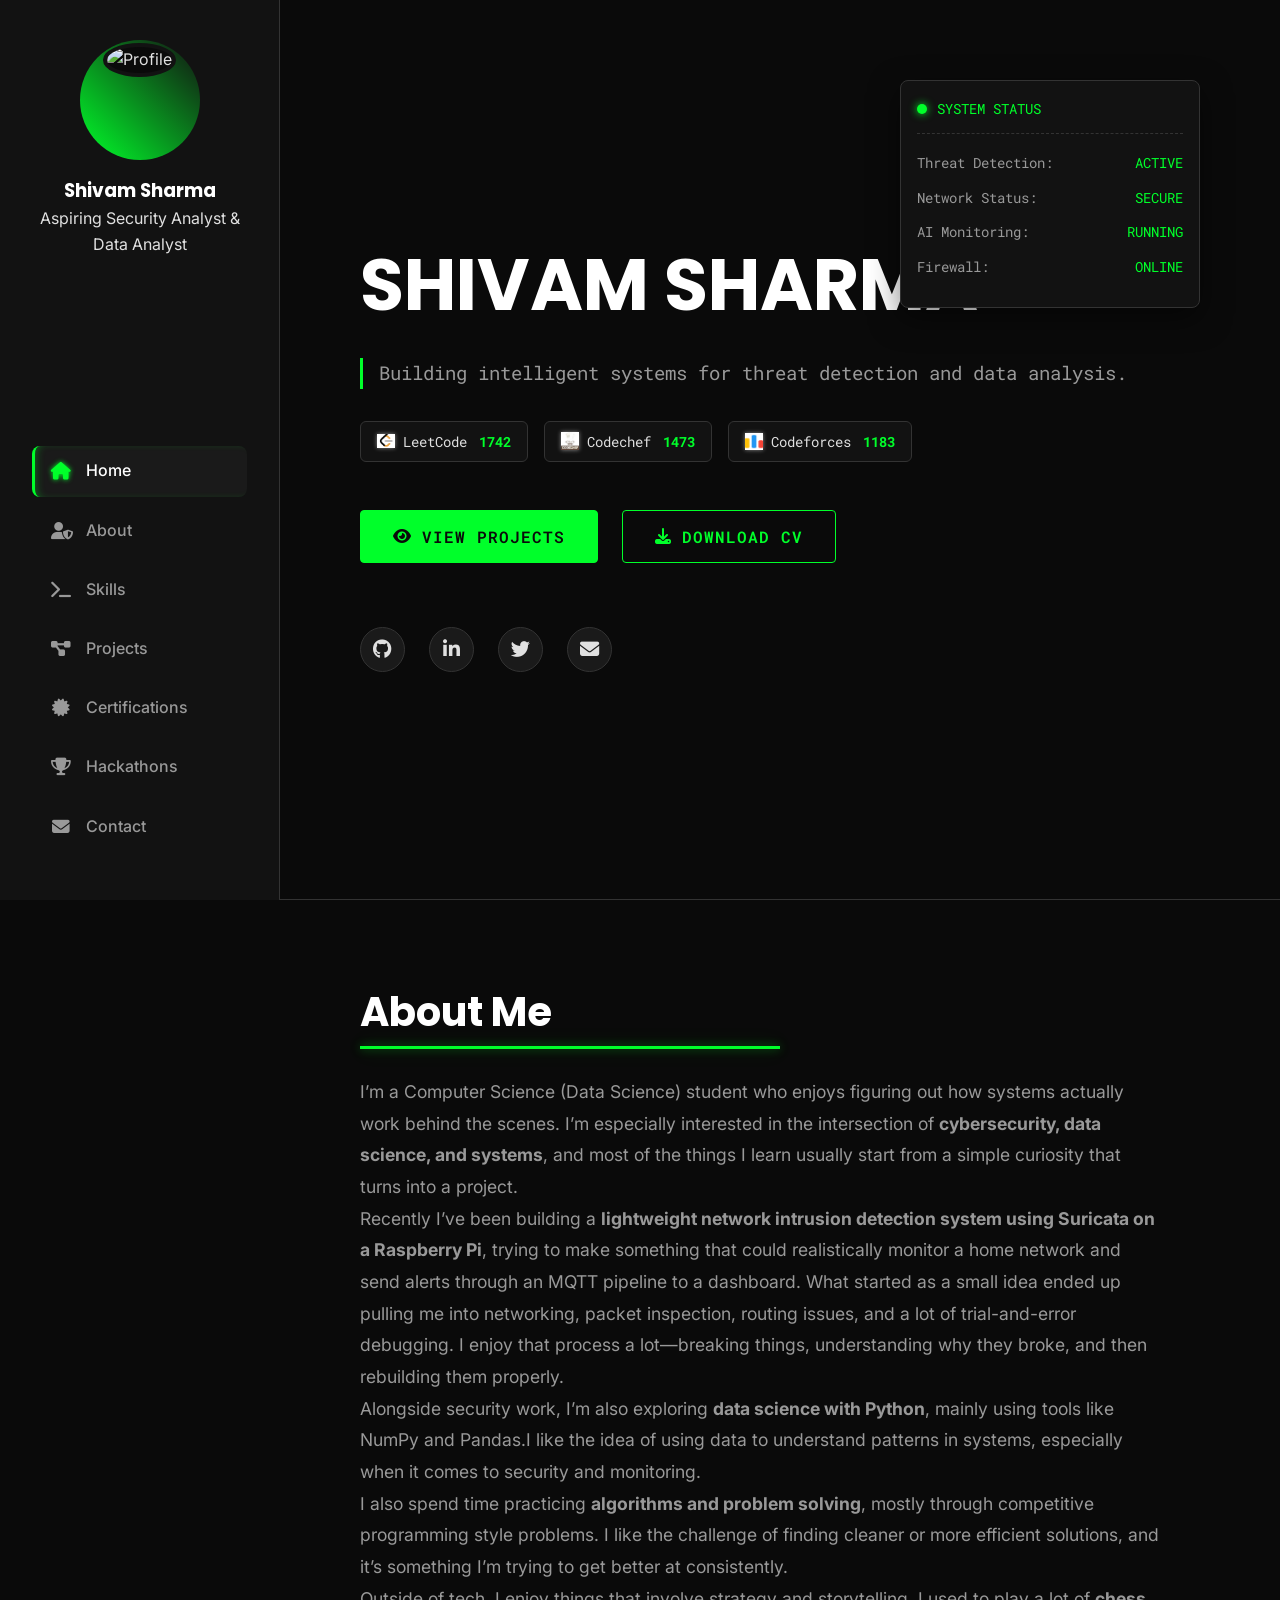
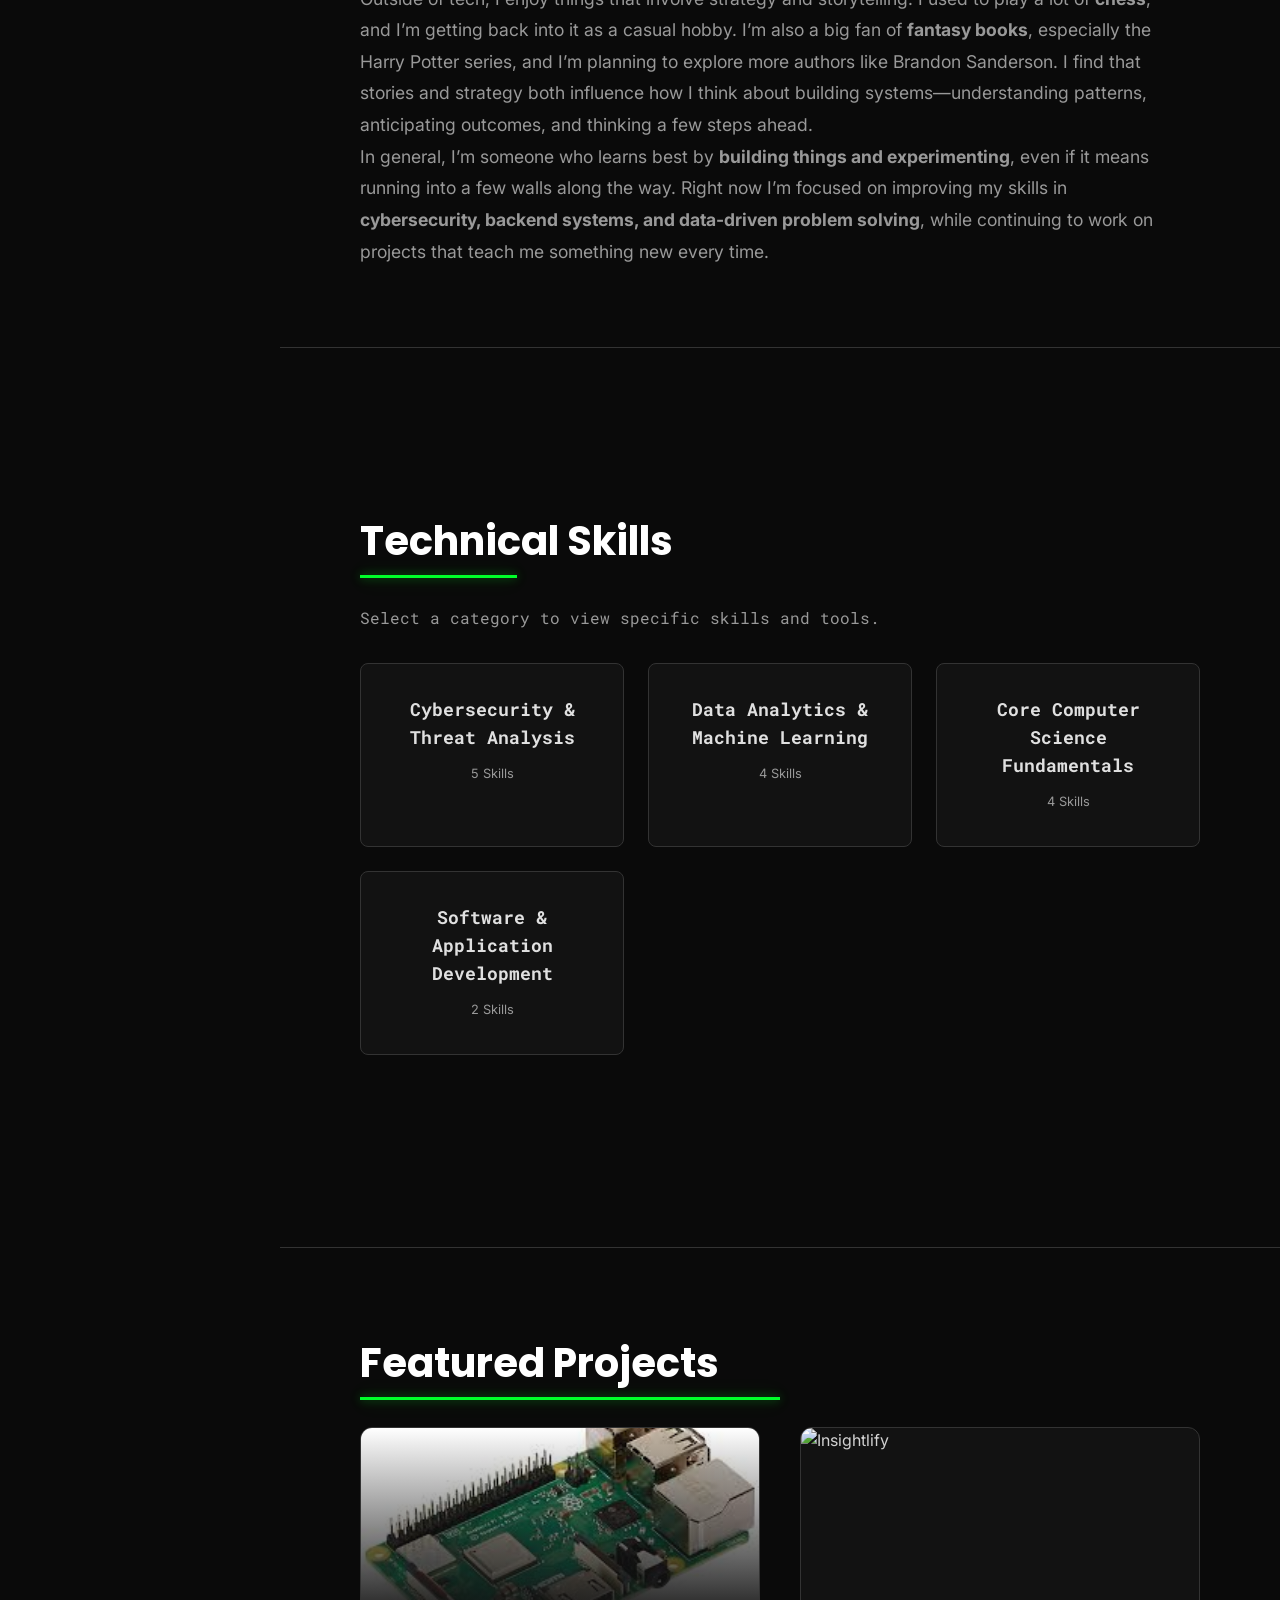
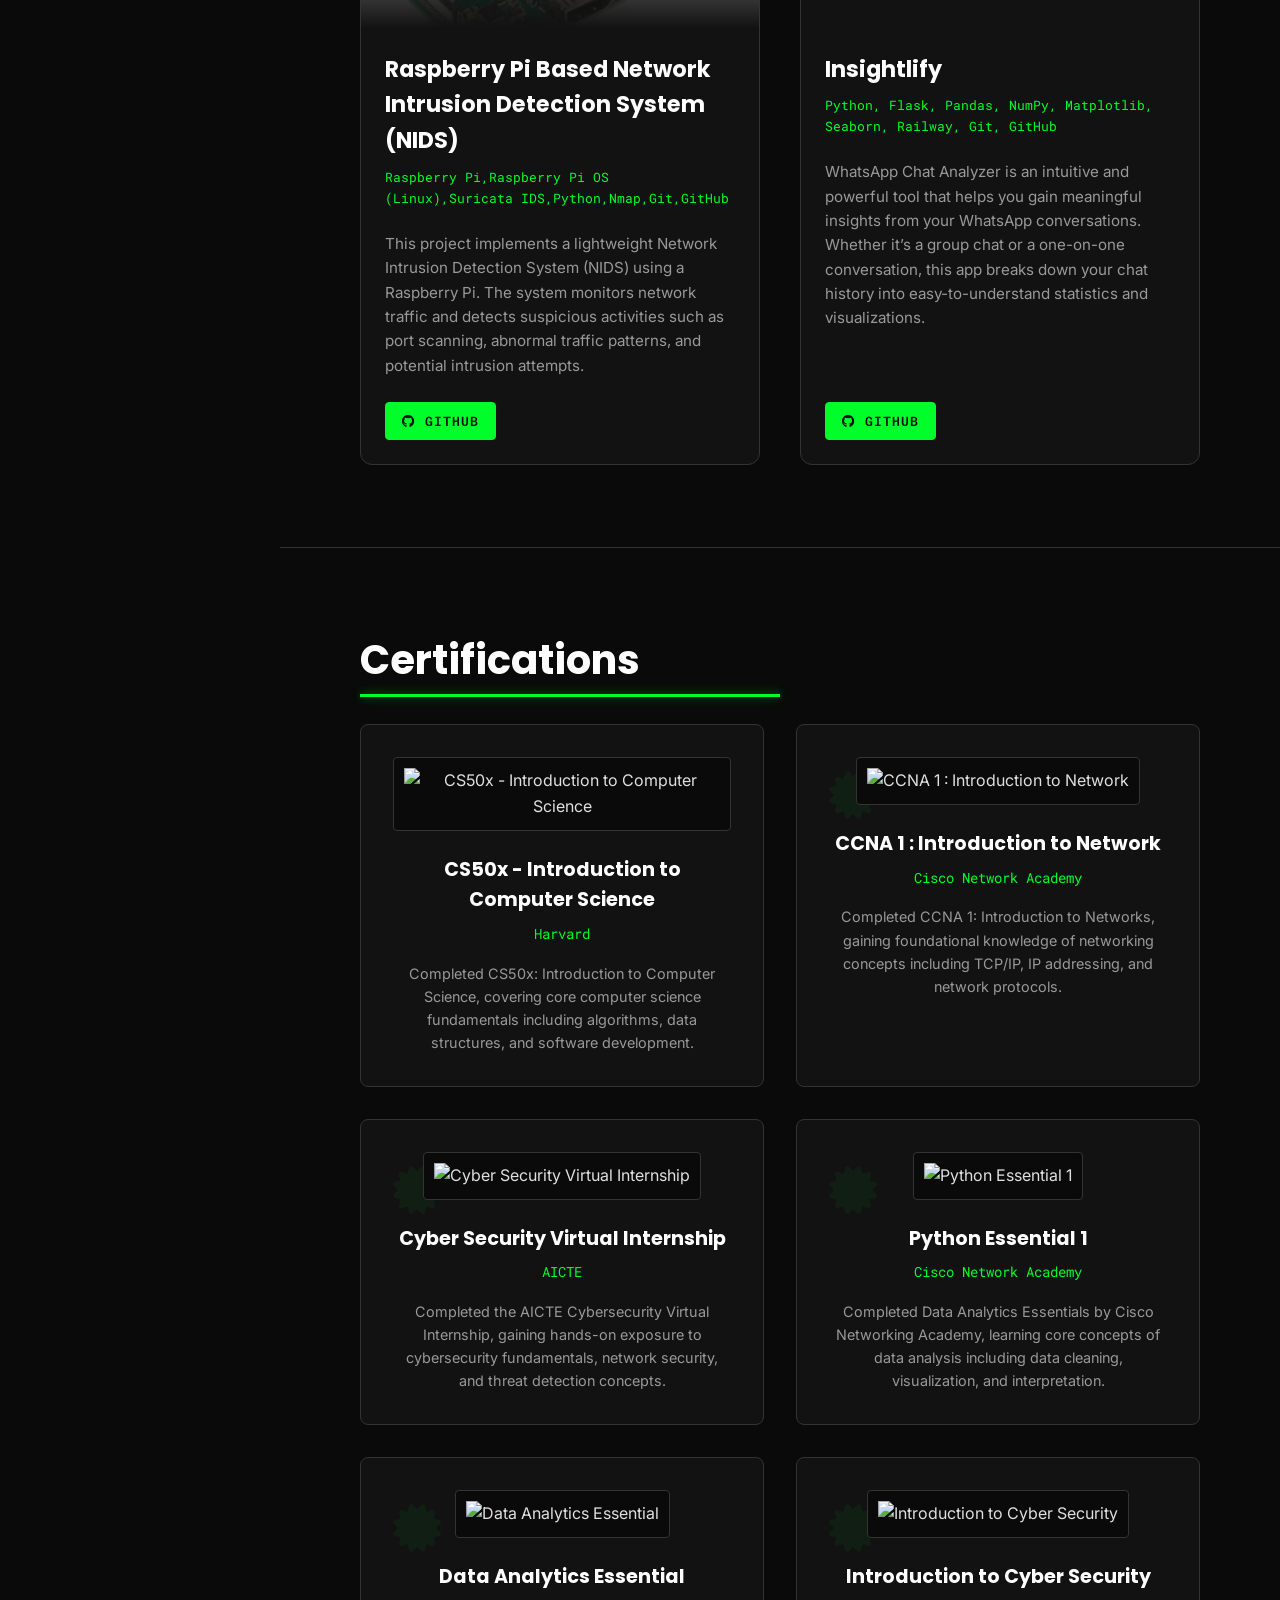
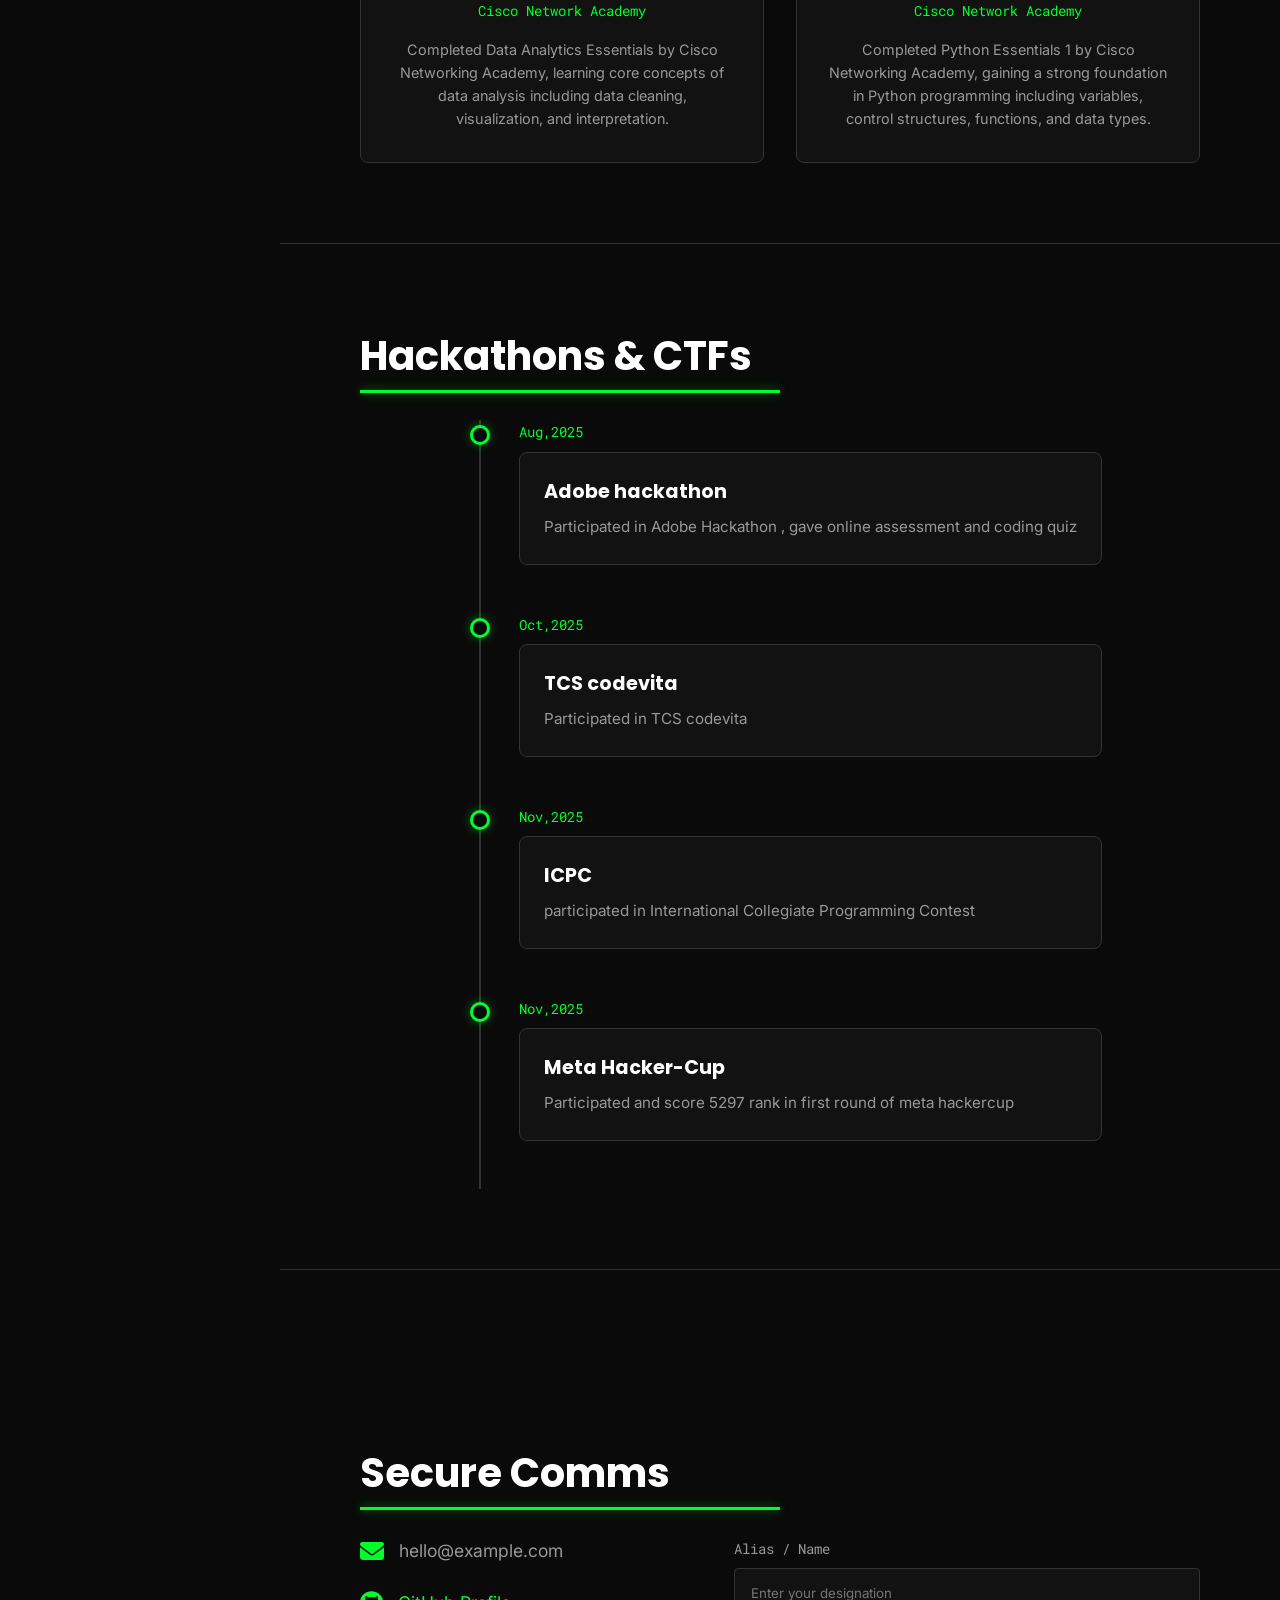
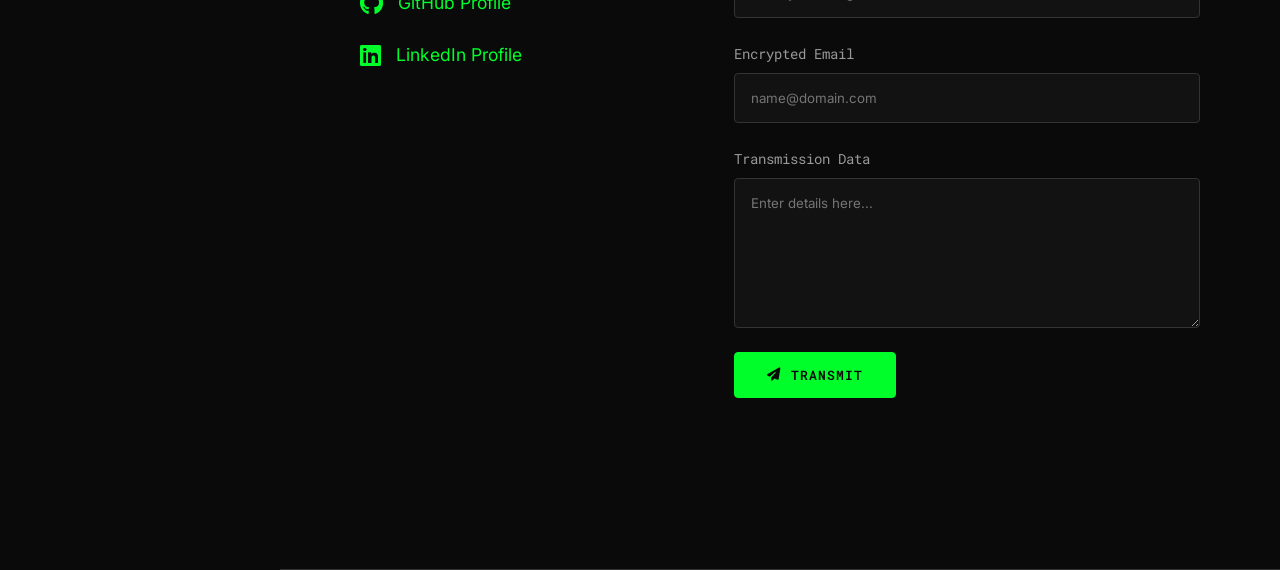
==== index.html @ d8ae360a "Add files via upload" ====
<!DOCTYPE html>
<html lang="en">

<head>
    <meta charset="UTF-8">
    <meta name="viewport" content="width=device-width, initial-scale=1.0">
    <title>Shivam Sharma
    </title>
    <!-- Font Awesome -->
    <link rel="stylesheet" href="https://cdnjs.cloudflare.com/ajax/libs/font-awesome/6.4.0/css/all.min.css">
    <!-- Custom CSS -->
    <link rel="stylesheet" href="styles.css">
</head>

<body>
    <div class="app-container">
        <!-- Sidebar Navigation -->
        <nav class="sidebar">
            <div class="profile-card">
                <div class="avatar-container">
                    <img src="assets/certificates/prof.jpeg" alt="Profile" class="avatar" id="nav-avatar">
                </div>
                <h3 id="nav-name">Loading...</h3>
                <p id="nav-title">Loading...</p>
            </div>

            <ul class="nav-links">
                <li><a href="#home" class="active"><i class="fas fa-home"></i> Home</a></li>
                <li><a href="#about"><i class="fas fa-user-shield"></i> About</a></li>
                <li><a href="#skills"><i class="fas fa-terminal"></i> Skills</a></li>
                <li><a href="#projects"><i class="fas fa-project-diagram"></i> Projects</a></li>
                <li><a href="#certifications"><i class="fas fa-certificate"></i> Certifications</a></li>
                <li><a href="#hackathons"><i class="fas fa-trophy"></i> Hackathons</a></li>
                <li><a href="#contact"><i class="fas fa-envelope"></i> Contact</a></li>
            </ul>
        </nav>

        <!-- Main Content Area -->
        <main class="main-content">

            <!-- Home Section -->
            <section id="home" class="visible">
                <div class="hero-content">
                    <div class="glitch-wrapper">
                        <h1 class="glitch" data-text="CYBERSEC PORTFOLIO">Shivam Sharma</h1>
                    </div>
                    <p class="cyber-tagline" id="home-tagline">Loading...</p>

                    <div class="coding-profiles" id="coding-profiles">
                        <!-- Coding profiles injected by JS -->
                    </div>

                    <div class="btn-group">
                        <a href="#projects" class="btn primary"><i class="fas fa-eye"></i> View Projects</a>
                        <a href="assets/resume.pdf" target="_blank" class="btn"><i class="fas fa-download"></i> Download
                            CV</a>
                    </div>

                    <div class="social-icons" id="home-social">
                        <!-- Filled by JS -->
                    </div>
                </div>

                <!-- Security Widget -->
                <div class="security-widget">
                    <div class="widget-header">
                        <div class="blinking-dot"></div>
                        SYSTEM STATUS
                    </div>
                    <div class="status-item">
                        <span class="status-label">Threat Detection:</span>
                        <span class="status-value good">ACTIVE</span>
                    </div>
                    <div class="status-item">
                        <span class="status-label">Network Status:</span>
                        <span class="status-value good">SECURE</span>
                    </div>
                    <div class="status-item">
                        <span class="status-label">AI Monitoring:</span>
                        <span class="status-value good">RUNNING</span>
                    </div>
                    <div class="status-item">
                        <span class="status-label">Firewall:</span>
                        <span class="status-value good">ONLINE</span>
                    </div>
                </div>
            </section>

            <!-- About Section -->
            <section id="about">
                <h2>About Me</h2>
                <div class="about-content" id="about-content">
                    <p>I am a Computer Science student passionate about Cyber Security, Machine Learning and Data
                        Science. I enjoy analyzing networks, detecting threats and building intelligent systems.</p>
                </div>
            </section>

            <!-- Skills Section (Hierarchical Categories) -->
            <section id="skills">
                <div style="margin-bottom: 2rem;">
                    <h2>Technical Skills</h2>
                    <p class="cyber-tagline" style="font-size: 1rem; border: none; padding: 0;">Select a category to
                        view specific skills and tools.</p>
                    <div class="skill-categories-grid" id="skill-categories-grid">
                        <!-- Categories injected here by JS -->
                    </div>
                </div>
            </section>

            <!-- Projects Section -->
            <section id="projects">
                <h2>Featured Projects</h2>
                <div class="projects-grid" id="projects-grid">
                    <!-- Projects will be injected here by JS -->
                </div>
            </section>

            <!-- Certifications Section -->
            <section id="certifications">
                <h2>Certifications</h2>
                <div class="certs-grid" id="certs-grid">
                    <!-- Certifications will be injected here by JS -->
                </div>
            </section>

            <!-- Hackathons Section -->
            <section id="hackathons">
                <h2>Hackathons & CTFs</h2>
                <div class="timeline" id="hackathons-timeline">
                    <!-- Hackathons will be injected here by JS -->
                </div>
            </section>

            <!-- Contact Section -->
            <section id="contact">
                <h2>Secure Comms</h2>
                <div class="contact-container">
                    <div class="contact-info" id="contact-info">
                        <!-- Contact info will be injected here by JS -->
                    </div>

                    <form class="contact-form">
                        <div class="form-group">
                            <label for="name">Alias / Name</label>
                            <input type="text" id="name" required placeholder="Enter your designation">
                        </div>
                        <div class="form-group">
                            <label for="email">Encrypted Email</label>
                            <input type="email" id="email" required placeholder="name@domain.com">
                        </div>
                        <div class="form-group">
                            <label for="message">Transmission Data</label>
                            <textarea id="message" required placeholder="Enter details here..."></textarea>
                        </div>
                        <button type="submit" class="btn primary" style="align-self: flex-start;">
                            <i class="fas fa-paper-plane"></i> Transmit
                        </button>
                    </form>
                </div>
            </section>

        </main>
    </div>

    <div class="modal-overlay" id="skills-modal" style="display: none;">
        <div class="modal-content">
            <button class="modal-close" id="modal-close-btn"><i class="fas fa-times"></i></button>
            <h2 id="modal-category-title"
                style="color: var(--accent-color); font-family: var(--font-mono); margin-bottom: 2rem;">Category Name
            </h2>

            <div class="modal-skills-grid" id="modal-skills-grid">
                <!-- Skill Cards Injected Here -->
            </div>
        </div>
    </div>

    <!-- Core Script -->
    <script src="script.js"></script>
</body>

</html>
---- styles.css ----
/* Google Fonts */
@import url('https://fonts.googleapis.com/css2?family=Inter:wght@300;400;600;700&family=Poppins:wght@500;700&family=Roboto+Mono:wght@400;500&display=swap');

:root {
  --bg-color: #0a0a0a;
  --bg-secondary: #121212;
  --bg-tertiary: #1a1a1a;
  --accent-color: #00ff2a;
  /* Neon Green */
  --text-primary: #e0e0e0;
  --text-secondary: #999999;
  --border-color: #333333;
  --glow-shadow: 0 0 10px rgba(0, 255, 42, 0.4), 0 0 20px rgba(0, 255, 42, 0.2);
  --glow-shadow-strong: 0 0 15px rgba(0, 255, 42, 0.6), 0 0 30px rgba(0, 255, 42, 0.4);
  --font-main: 'Inter', sans-serif;
  --font-heading: 'Poppins', sans-serif;
  --font-mono: 'Roboto Mono', monospace;
  --trs-fast: 0.2s ease;
  --trs-med: 0.4s ease;
}

* {
  margin: 0;
  padding: 0;
  box-sizing: border-box;
}

body {
  background-color: var(--bg-color);
  color: var(--text-primary);
  font-family: var(--font-main);
  line-height: 1.6;
  overflow-x: hidden;
}

/* Scrollbar */
::-webkit-scrollbar {
  width: 8px;
}

::-webkit-scrollbar-track {
  background: var(--bg-color);
}

::-webkit-scrollbar-thumb {
  background: var(--border-color);
  border-radius: 4px;
}

::-webkit-scrollbar-thumb:hover {
  background: var(--accent-color);
}

/* Typography */
h1,
h2,
h3,
h4 {
  font-family: var(--font-heading);
  font-weight: 700;
  color: #fff;
}

h2 {
  font-size: 2.5rem;
  margin-bottom: 2rem;
  position: relative;
  display: inline-block;
}

h2::after {
  content: '';
  position: absolute;
  left: 0;
  bottom: -5px;
  width: 50%;
  height: 3px;
  background: var(--accent-color);
  box-shadow: var(--glow-shadow);
}

a {
  color: var(--accent-color);
  text-decoration: none;
  transition: var(--trs-fast);
}

a:hover {
  text-shadow: var(--glow-shadow);
}

/* Layout Container */
.app-container {
  display: flex;
  min-height: 100vh;
}

/* Sidebar Navigation */
.sidebar {
  width: 280px;
  background-color: var(--bg-secondary);
  position: fixed;
  height: 100vh;
  padding: 2.5rem 2rem;
  display: flex;
  flex-direction: column;
  justify-content: space-between;
  border-right: 1px solid var(--border-color);
  z-index: 100;
  overflow-y: auto;
}

.profile-card {
  text-align: center;
  margin-bottom: 2rem;
}

.avatar-container {
  width: 120px;
  height: 120px;
  margin: 0 auto 1rem;
  border-radius: 50%;
  padding: 3px;
  background: linear-gradient(45deg, var(--accent-color), transparent);
  animation: rotate-gradient 5s linear infinite;
  position: relative;
}

@keyframes rotate-gradient {
  0% {
    transform: rotate(0deg);
  }

  100% {
    transform: rotate(360deg);
  }
}

.avatar {
  width: 100%;
  height: 100%;
  border-radius: 50%;
  object-fit: cover;
  background-color: var(--bg-color);
  border: 4px solid var(--bg-secondary);
  /* Reverse rotation to keep image upright */
  animation: reverse-rotate 5s linear infinite;
}

@keyframes reverse-rotate {
  0% {
    transform: rotate(0deg);
  }

  100% {
    transform: rotate(-360deg);
  }
}

#profile-name {
  font-size: 1.5rem;
  margin-bottom: 0.2rem;
}

#profile-title {
  color: var(--text-secondary);
  font-size: 0.9rem;
  font-family: var(--font-mono);
}

.nav-links {
  list-style: none;
}

.nav-links li {
  margin-bottom: 0.5rem;
}

.nav-links a {
  display: flex;
  align-items: center;
  gap: 15px;
  color: var(--text-secondary);
  padding: 0.8rem 1rem;
  border-radius: 8px;
  font-weight: 500;
  border-left: 3px solid transparent;
  transition: all 0.3s ease;
}

.nav-links a:hover,
.nav-links a.active {
  color: #fff;
  background-color: var(--bg-tertiary);
  border-left-color: var(--accent-color);
  box-shadow: inset 5px 0 10px -5px rgba(0, 255, 42, 0.4);
}

.nav-links i {
  font-size: 1.1rem;
  width: 20px;
  text-align: center;
}

.nav-links a.active i {
  color: var(--accent-color);
  text-shadow: 0 0 5px var(--accent-color);
}

/* Main Content */
.main-content {
  margin-left: 280px;
  width: calc(100% - 280px);
  padding: 0;
}

section {
  min-height: 100vh;
  padding: 5rem;
  border-bottom: 1px solid var(--border-color);
  display: flex;
  flex-direction: column;
  justify-content: center;
  opacity: 0;
  transform: translateY(30px);
  transition: opacity 0.8s ease, transform 0.8s ease;
}

section.visible {
  opacity: 1;
  transform: translateY(0);
}

/* Home Section */
#home {
  position: relative;
  overflow: hidden;
}

.hero-content {
  max-width: 800px;
}

.glitch-wrapper {
  margin-bottom: 1rem;
}

.glitch {
  font-size: 4.5rem;
  font-weight: 700;
  text-transform: uppercase;
  color: #fff;
  position: relative;
}

.cyber-tagline {
  font-family: var(--font-mono);
  font-size: 1.2rem;
  color: var(--text-secondary);
  margin-bottom: 2rem;
  border-left: 3px solid var(--accent-color);
  padding-left: 1rem;
}

/* Coding Profiles Badges */
.coding-profiles {
  display: flex;
  flex-wrap: wrap;
  gap: 1rem;
  margin-bottom: 3rem;
}

.profile-badge {
  display: flex;
  align-items: center;
  gap: 8px;
  background-color: var(--bg-secondary);
  border: 1px solid var(--border-color);
  padding: 0.5rem 1rem;
  border-radius: 6px;
  font-family: var(--font-mono);
  font-size: 0.9rem;
  color: var(--text-primary);
  text-decoration: none;
  transition: all 0.3s ease;
}

.profile-badge:hover {
  border-color: var(--accent-color);
  box-shadow: 0 0 10px rgba(0, 255, 42, 0.2);
  transform: translateY(-3px);
  color: var(--accent-color);
}

.badge-icon {
  width: 18px;
  height: 18px;
  object-fit: contain;
  filter: drop-shadow(0 0 2px rgba(255, 255, 255, 0.5));
}

.profile-badge:hover .badge-icon {
  filter: drop-shadow(0 0 5px var(--accent-color));
}

.badge-rating {
  color: var(--accent-color);
  font-weight: 700;
  margin-left: 4px;
}

.btn-group {
  display: flex;
  gap: 1.5rem;
  margin-bottom: 4rem;
}

.btn {
  display: inline-flex;
  align-items: center;
  gap: 10px;
  padding: 0.8rem 2rem;
  background-color: transparent;
  border: 1px solid var(--accent-color);
  color: var(--accent-color);
  font-family: var(--font-mono);
  font-weight: 600;
  text-transform: uppercase;
  letter-spacing: 1px;
  border-radius: 4px;
  cursor: pointer;
  position: relative;
  overflow: hidden;
  transition: all 0.3s;
}

.btn:hover {
  background-color: rgba(0, 255, 42, 0.1);
  box-shadow: var(--glow-shadow);
  text-shadow: none;
}

.btn.primary {
  background-color: var(--accent-color);
  color: var(--bg-color);
}

.btn.primary:hover {
  background-color: #00cc22;
  box-shadow: var(--glow-shadow-strong);
  color: var(--bg-color);
}

.social-icons {
  display: flex;
  gap: 1.5rem;
}

.social-icons a {
  width: 45px;
  height: 45px;
  border-radius: 50%;
  background-color: var(--bg-tertiary);
  display: flex;
  align-items: center;
  justify-content: center;
  font-size: 1.2rem;
  color: var(--text-primary);
  border: 1px solid var(--border-color);
}

.social-icons a:hover {
  border-color: var(--accent-color);
  color: var(--accent-color);
  box-shadow: var(--glow-shadow);
  transform: translateY(-5px);
}

/* Security Status Widget */
.security-widget {
  position: absolute;
  top: 5rem;
  right: 5rem;
  background-color: var(--bg-secondary);
  border: 1px solid var(--border-color);
  border-radius: 8px;
  padding: 1rem;
  width: 300px;
  box-shadow: 0 10px 30px rgba(0, 0, 0, 0.5);
}

.widget-header {
  display: flex;
  align-items: center;
  gap: 10px;
  margin-bottom: 1.2rem;
  font-family: var(--font-mono);
  font-size: 0.9rem;
  color: var(--accent-color);
  border-bottom: 1px dashed var(--border-color);
  padding-bottom: 0.8rem;
}

.blinking-dot {
  width: 10px;
  height: 10px;
  background-color: var(--accent-color);
  border-radius: 50%;
  animation: blink 1.5s infinite;
  box-shadow: 0 0 8px var(--accent-color);
}

@keyframes blink {

  0%,
  100% {
    opacity: 1;
  }

  50% {
    opacity: 0.3;
  }
}

.status-item {
  display: flex;
  justify-content: space-between;
  margin-bottom: 0.8rem;
  font-family: var(--font-mono);
  font-size: 0.85rem;
}

.status-label {
  color: var(--text-secondary);
}

.status-value {
  color: var(--text-primary);
}

.status-value.good {
  color: var(--accent-color);
}

/* About Section */
.about-content {
  font-size: 1.1rem;
  line-height: 1.8;
  max-width: 800px;
  color: var(--text-secondary);
}

/* /* V3 Skill Categories Grid */
.skill-categories-grid {
  display: grid;
  grid-template-columns: repeat(auto-fill, minmax(250px, 1fr));
  gap: 1.5rem;
}

.category-card {
  background-color: var(--bg-secondary);
  border: 1px solid var(--border-color);
  border-radius: 8px;
  padding: 2rem 1.5rem;
  text-align: center;
  cursor: pointer;
  transition: all 0.3s ease;
  position: relative;
  overflow: hidden;
}

.category-card::before {
  content: '';
  position: absolute;
  top: 0;
  left: 0;
  width: 100%;
  height: 3px;
  background: var(--accent-color);
  transform: scaleX(0);
  transform-origin: left;
  transition: transform 0.3s ease;
}

.category-card:hover {
  border-color: var(--accent-color);
  transform: translateY(-5px);
  box-shadow: 0 5px 15px rgba(0, 255, 42, 0.15);
}

.category-card:hover::before {
  transform: scaleX(1);
}

.category-title {
  font-family: var(--font-mono);
  font-size: 1.1rem;
  color: var(--text-primary);
  margin-bottom: 0.5rem;
}

/* Modal Overlay System */
.modal-overlay {
  position: fixed;
  top: 0;
  left: 0;
  width: 100%;
  height: 100%;
  background: rgba(10, 10, 10, 0.85);
  backdrop-filter: blur(5px);
  z-index: 2000;
  display: flex;
  align-items: center;
  justify-content: center;
  opacity: 0;
  animation: fadeIn 0.3s forwards;
}

@keyframes fadeIn {
  to {
    opacity: 1;
  }
}

.modal-content {
  background: var(--bg-color);
  border: 1px solid var(--accent-color);
  border-radius: 12px;
  padding: 3rem;
  width: 90%;
  max-width: 800px;
  max-height: 85vh;
  overflow-y: auto;
  position: relative;
  box-shadow: 0 0 30px rgba(0, 255, 42, 0.2);
}

.modal-close {
  position: absolute;
  top: 1.5rem;
  right: 1.5rem;
  background: transparent;
  border: none;
  color: var(--text-secondary);
  font-size: 1.5rem;
  cursor: pointer;
  transition: color 0.3s;
}

.modal-close:hover {
  color: var(--accent-color);
}

/* Inside Modal: Skill Cards */
.modal-skills-grid {
  display: grid;
  grid-template-columns: repeat(auto-fill, minmax(300px, 1fr));
  gap: 1.5rem;
}

.skill-card {
  background: var(--bg-secondary);
  border: 1px solid var(--border-color);
  border-radius: 8px;
  padding: 1.5rem;
  cursor: pointer;
  transition: all 0.3s ease;
}

.skill-card:hover {
  border-color: var(--accent-color);
  box-shadow: 0 0 10px rgba(0, 255, 42, 0.15);
}

.skill-card-header {
  display: flex;
  justify-content: space-between;
  align-items: center;
}

.skill-card-title {
  font-size: 1.1rem;
  color: #fff;
  font-family: var(--font-primary);
}

.skill-tools-container {
  margin-top: 1.5rem;
  padding-top: 1.5rem;
  border-top: 1px dashed var(--border-color);
  display: none;
  /* hidden until clicked */
  gap: 0.5rem;
  flex-wrap: wrap;
}

.skill-tools-container.active {
  display: flex;
}

.tool-tag {
  background: rgba(0, 255, 42, 0.05);
  border: 1px solid rgba(0, 255, 42, 0.3);
  color: var(--accent-color);
  padding: 0.3rem 0.8rem;
  border-radius: 20px;
  font-size: 0.8rem;
  font-family: var(--font-mono);
  display: flex;
  align-items: center;
  gap: 6px;
}

.tool-tag-logo {
  width: 14px;
  height: 14px;
  object-fit: contain;
}

/* Projects Section */
.projects-grid {
  display: grid;
  grid-template-columns: repeat(auto-fill, minmax(350px, 1fr));
  gap: 2.5rem;
}

.project-card {
  background-color: var(--bg-secondary);
  border-radius: 12px;
  overflow: hidden;
  border: 1px solid var(--border-color);
  transition: all 0.4s ease;
  position: relative;
  display: flex;
  flex-direction: column;
}

.project-card:hover {
  transform: translateY(-10px);
  border-color: var(--accent-color);
  box-shadow: 0 10px 30px rgba(0, 0, 0, 0.5), 0 0 15px rgba(0, 255, 42, 0.1);
}

.project-img-container {
  height: 200px;
  overflow: hidden;
  position: relative;
}

.project-img {
  width: 100%;
  height: 100%;
  object-fit: cover;
  transition: transform 0.5s ease;
}

.project-card:hover .project-img {
  transform: scale(1.05);
}

.project-img-overlay {
  position: absolute;
  top: 0;
  left: 0;
  right: 0;
  bottom: 0;
  background: linear-gradient(to bottom, transparent, var(--bg-secondary));
}

.project-content {
  padding: 1.5rem;
  flex-grow: 1;
  display: flex;
  flex-direction: column;
}

.project-title {
  font-size: 1.4rem;
  margin-bottom: 0.5rem;
  color: #fff;
}

.project-desc {
  color: var(--text-secondary);
  font-size: 0.95rem;
  margin-bottom: 1.5rem;
  flex-grow: 1;
}

.project-tech {
  font-family: var(--font-mono);
  font-size: 0.8rem;
  color: var(--accent-color);
  margin-bottom: 1.5rem;
}

.project-links {
  display: flex;
  gap: 1rem;
}

.project-link {
  font-size: 0.9rem;
  display: inline-flex;
  align-items: center;
  gap: 5px;
}

/* Certifications */
.certs-grid {
  display: grid;
  grid-template-columns: repeat(auto-fill, minmax(300px, 1fr));
  gap: 2rem;
}

.cert-card {
  background-color: var(--bg-secondary);
  border-radius: 8px;
  padding: 2rem;
  border: 1px solid var(--border-color);
  text-align: center;
  transition: all 0.3s;
  position: relative;
}

.cert-card:hover {
  border-color: rgba(255, 255, 255, 0.2);
  transform: translateY(-5px);
  box-shadow: 0 5px 20px rgba(0, 0, 0, 0.3);
}

.cert-card::before {
  content: '\f0a3';
  font-family: 'Font Awesome 5 Free';
  font-weight: 900;
  position: absolute;
  top: 2rem;
  left: 2rem;
  font-size: 3rem;
  color: rgba(0, 255, 42, 0.05);
  z-index: 0;
}

.cert-image {
  width: 100%;
  height: 160px;
  object-fit: contain;
  margin-bottom: 1.5rem;
  border-radius: 4px;
  position: relative;
  z-index: 1;
  background-color: var(--bg-color);
  border: 1px solid var(--border-color);
  padding: 10px;
}

.cert-title {
  font-size: 1.2rem;
  color: #fff;
  margin-bottom: 0.5rem;
  position: relative;
  z-index: 1;
}

.cert-org {
  color: var(--accent-color);
  font-family: var(--font-mono);
  font-size: 0.85rem;
  margin-bottom: 1rem;
  position: relative;
  z-index: 1;
}

.cert-desc {
  color: var(--text-secondary);
  font-size: 0.9rem;
  position: relative;
  z-index: 1;
}

/* Hackathons Timeline */
.timeline {
  position: relative;
  max-width: 800px;
  margin: 0 auto;
}

.timeline::before {
  content: '';
  position: absolute;
  top: 0;
  bottom: 0;
  left: 20px;
  width: 2px;
  background-color: var(--border-color);
}

.timeline-item {
  position: relative;
  padding-left: 60px;
  margin-bottom: 3rem;
}

.timeline-dot {
  position: absolute;
  left: 11px;
  top: 5px;
  width: 20px;
  height: 20px;
  background-color: var(--bg-color);
  border: 3px solid var(--accent-color);
  border-radius: 50%;
  box-shadow: 0 0 10px rgba(0, 255, 42, 0.4);
}

.timeline-date {
  font-family: var(--font-mono);
  color: var(--accent-color);
  font-size: 0.9rem;
  margin-bottom: 0.5rem;
}

.timeline-content {
  background-color: var(--bg-secondary);
  padding: 1.5rem;
  border-radius: 8px;
  border: 1px solid var(--border-color);
}

.timeline-title {
  font-size: 1.2rem;
  color: #fff;
  margin-bottom: 0.5rem;
}

.timeline-desc {
  color: var(--text-secondary);
  font-size: 0.95rem;
}

/* Contact */
.contact-container {
  display: grid;
  grid-template-columns: 1fr 1.5fr;
  gap: 4rem;
}

.contact-info p {
  display: flex;
  align-items: center;
  gap: 15px;
  margin-bottom: 1.5rem;
  color: var(--text-secondary);
  font-size: 1.1rem;
}

.contact-info i {
  color: var(--accent-color);
  font-size: 1.5rem;
}

.contact-form {
  display: flex;
  flex-direction: column;
  gap: 1.5rem;
}

.form-group {
  display: flex;
  flex-direction: column;
  gap: 0.5rem;
}

.form-group label {
  font-family: var(--font-mono);
  font-size: 0.9rem;
  color: var(--text-secondary);
}

.form-group input,
.form-group textarea {
  background-color: var(--bg-secondary);
  border: 1px solid var(--border-color);
  padding: 1rem;
  color: #fff;
  border-radius: 4px;
  font-family: var(--font-main);
  transition: all 0.3s;
}

.form-group input:focus,
.form-group textarea:focus {
  outline: none;
  border-color: var(--accent-color);
  box-shadow: 0 0 10px rgba(0, 255, 42, 0.2);
}

.form-group textarea {
  min-height: 150px;
  resize: vertical;
}

/* Responsive */
@media (max-width: 1200px) {
  .security-widget {
    position: relative;
    top: 0;
    right: 0;
    margin-top: 3rem;
  }
}

@media (max-width: 992px) {
  .sidebar {
    width: 240px;
  }

  .main-content {
    margin-left: 240px;
    width: calc(100% - 240px);
  }

  section {
    padding: 4rem 3rem;
  }

  .contact-container {
    grid-template-columns: 1fr;
  }
}

@media (max-width: 768px) {
  .app-container {
    flex-direction: column;
  }

  .sidebar {
    position: relative;
    width: 100%;
    height: auto;
    border-right: none;
    border-bottom: 1px solid var(--border-color);
    padding: 2rem;
  }

  .main-content {
    margin-left: 0;
    width: 100%;
  }

  .nav-links {
    display: flex;
    flex-wrap: wrap;
    gap: 10px;
  }

  .nav-links li {
    margin-bottom: 0;
  }

  section {
    padding: 3rem 1.5rem;
  }

  .glitch {
    font-size: 3rem;
  }

  .skills-grid {
    grid-template-columns: 1fr;
  }
}

/* Admin Specific Overrides */
.admin-header {
  padding: 2rem 3rem;
  background-color: var(--bg-secondary);
  border-bottom: 1px solid var(--border-color);
  display: flex;
  justify-content: space-between;
  align-items: center;
}

.admin-title {
  font-family: var(--font-mono);
  color: var(--accent-color);
  font-size: 1.5rem;
}

.admin-main {
  padding: 3rem;
  max-width: 1200px;
  margin: 0 auto;
}

.admin-section {
  background-color: var(--bg-secondary);
  border: 1px solid var(--border-color);
  border-radius: 8px;
  padding: 2rem;
  margin-bottom: 3rem;
}

.admin-section-header {
  display: flex;
  justify-content: space-between;
  align-items: center;
  margin-bottom: 2rem;
  border-bottom: 1px solid var(--border-color);
  padding-bottom: 1rem;
}

.admin-list-item {
  background-color: var(--bg-tertiary);
  padding: 1.5rem;
  border-radius: 6px;
  border: 1px solid var(--border-color);
  margin-bottom: 1rem;
  display: flex;
  justify-content: space-between;
  align-items: center;
}

.admin-list-info strong {
  display: block;
  color: #fff;
  margin-bottom: 0.3rem;
}

.admin-list-info span {
  font-size: 0.85rem;
  color: var(--text-secondary);
  font-family: var(--font-mono);
}

.admin-actions {
  display: flex;
  gap: 10px;
}

.btn-small {
  padding: 0.5rem 1rem;
  font-size: 0.8rem;
}

.btn-danger {
  border-color: #ff3333;
  color: #ff3333;
}

.btn-danger:hover {
  background-color: rgba(255, 51, 51, 0.1);
  box-shadow: 0 0 10px rgba(255, 51, 51, 0.3);
}

.save-notification {
  position: fixed;
  bottom: 30px;
  right: 30px;
  background-color: var(--accent-color);
  color: var(--bg-color);
  padding: 1rem 2rem;
  border-radius: 4px;
  font-family: var(--font-mono);
  font-weight: 600;
  box-shadow: var(--glow-shadow-strong);
  transform: translateY(100px);
  opacity: 0;
  transition: all 0.4s ease;
  z-index: 1000;
}

.save-notification.show {
  transform: translateY(0);
  opacity: 1;
}
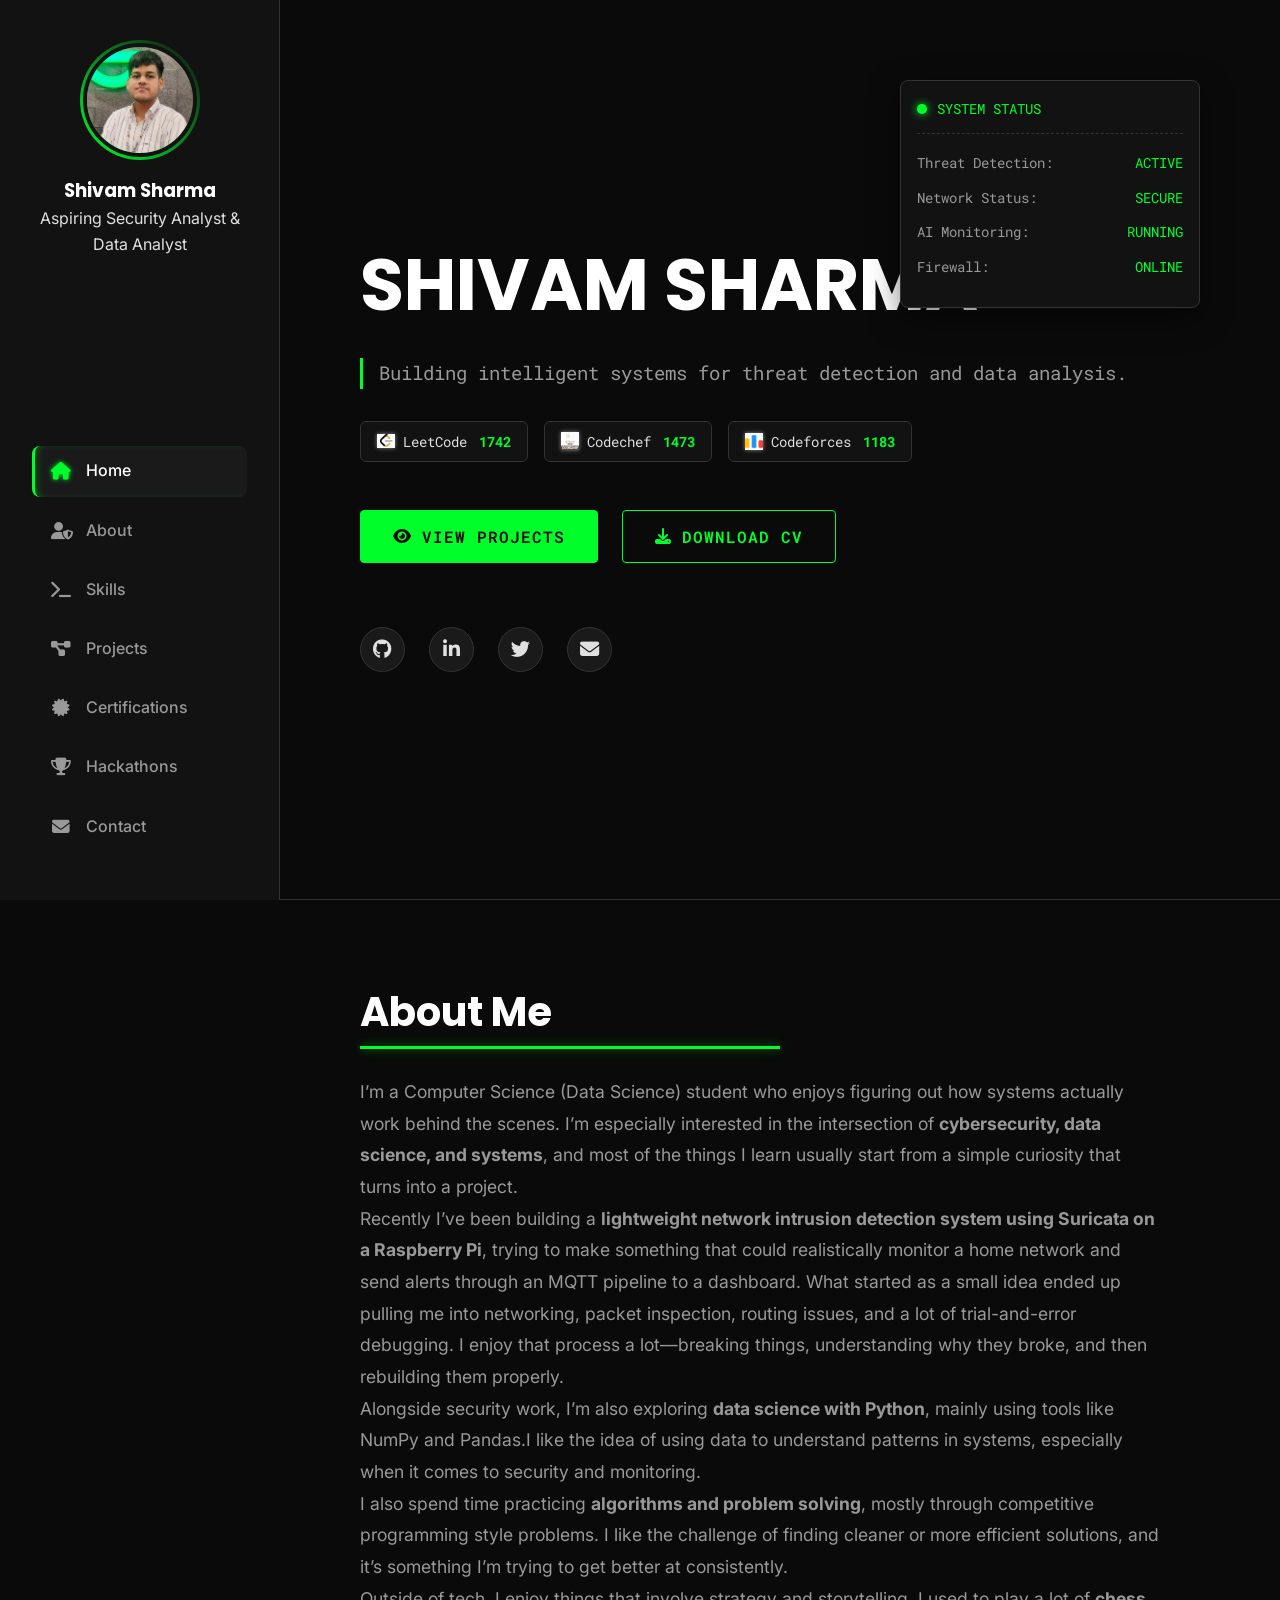
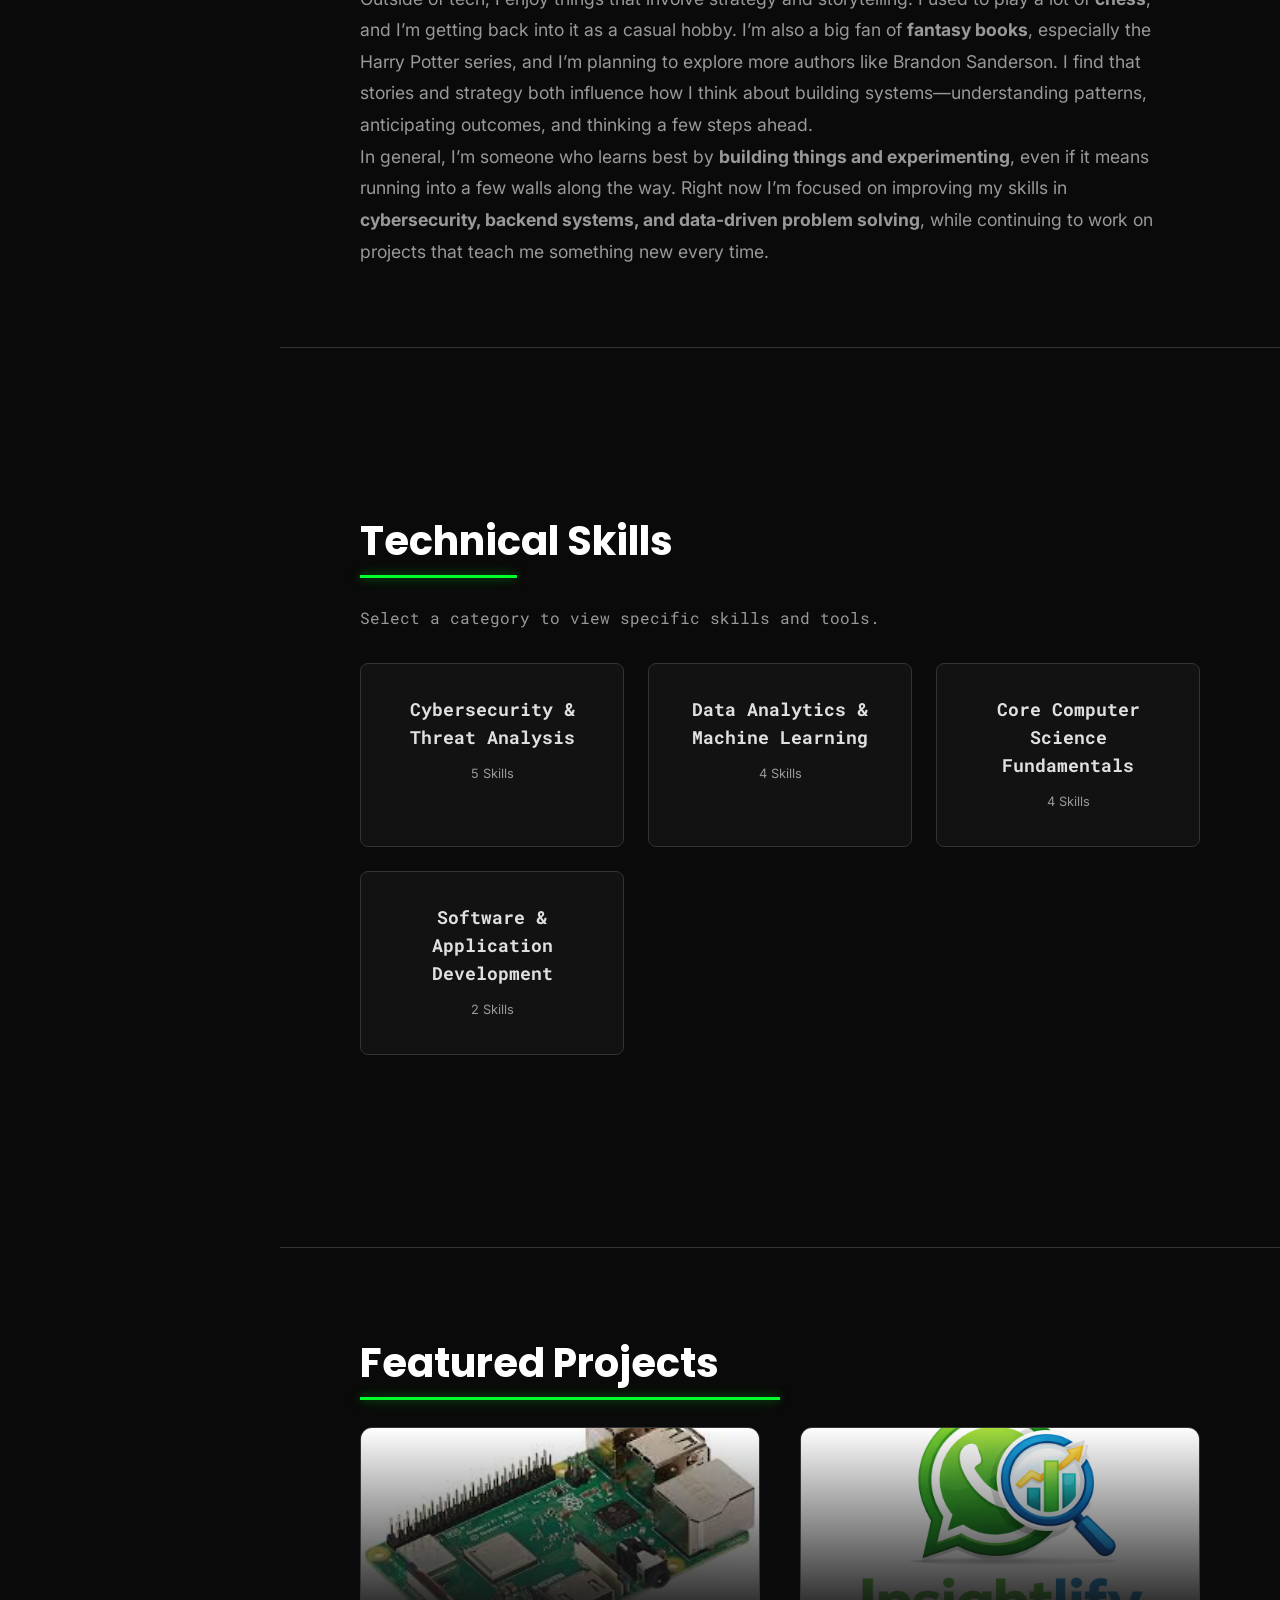
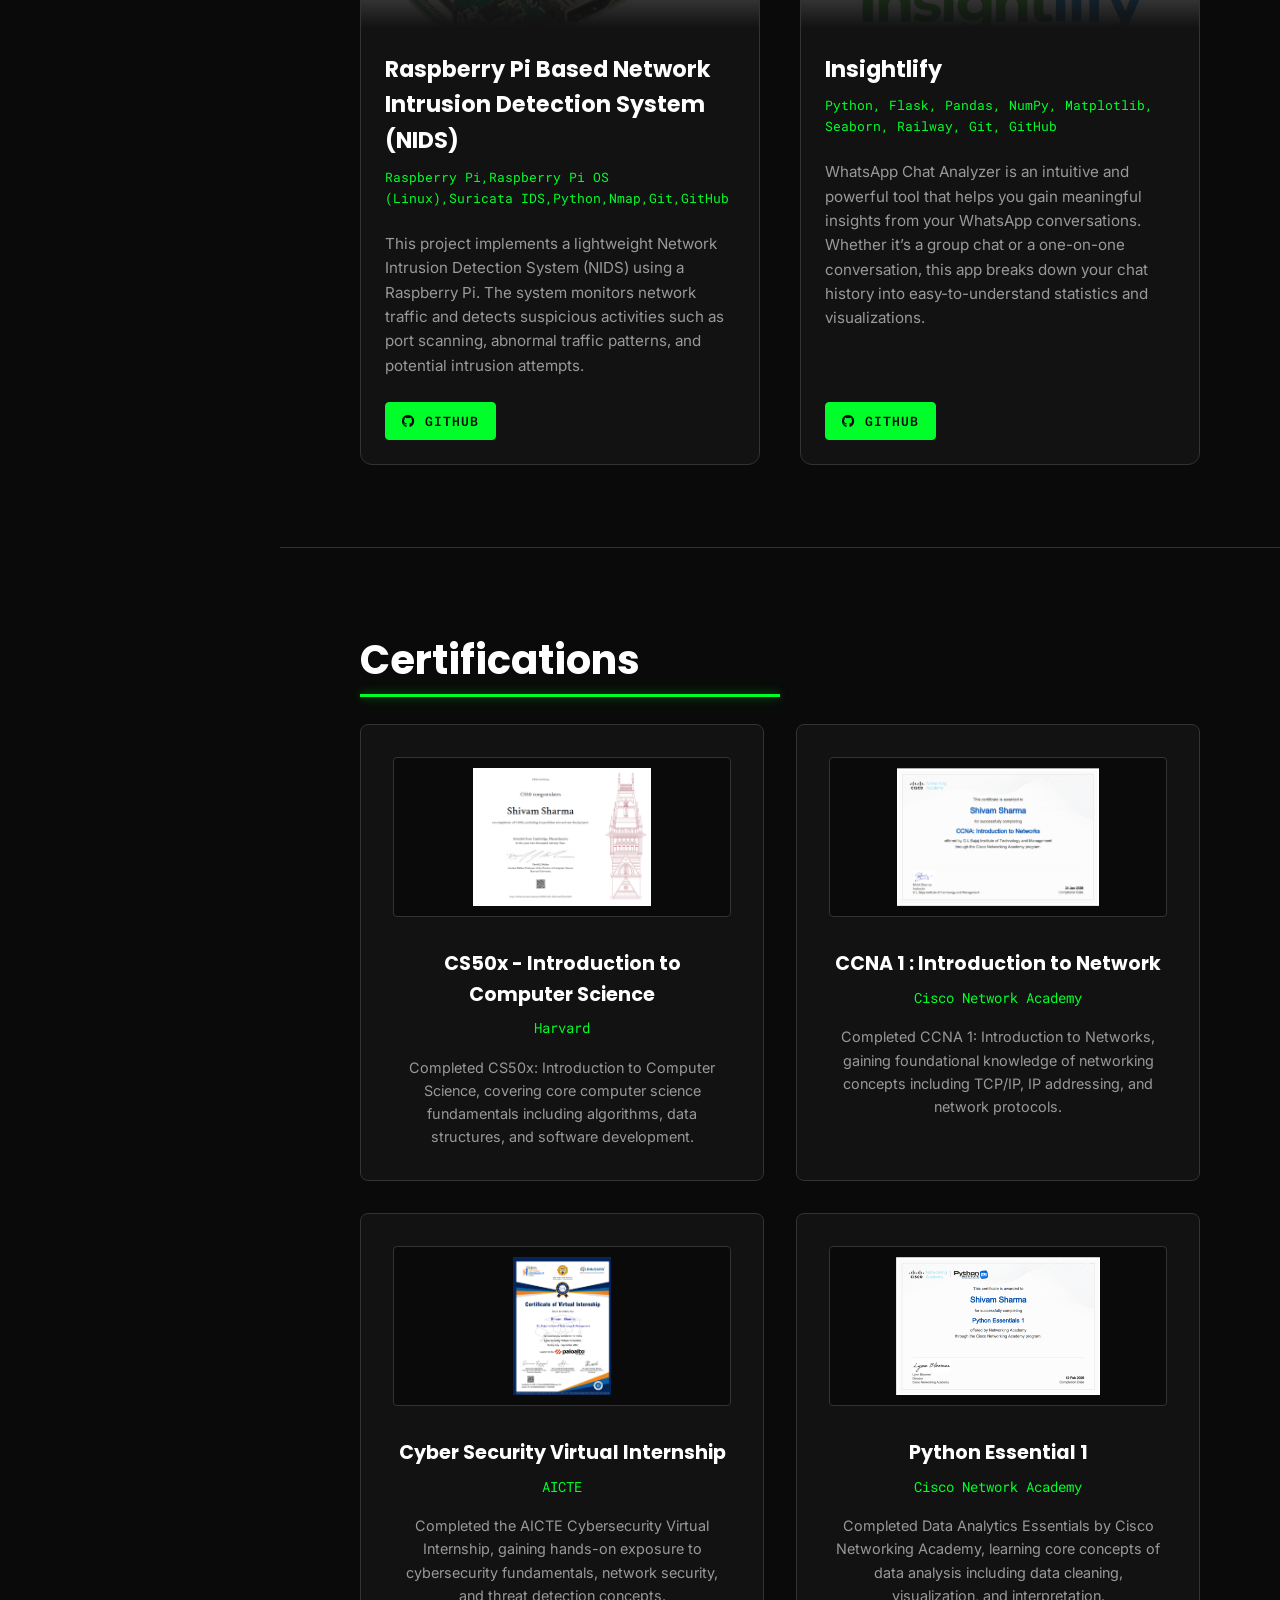
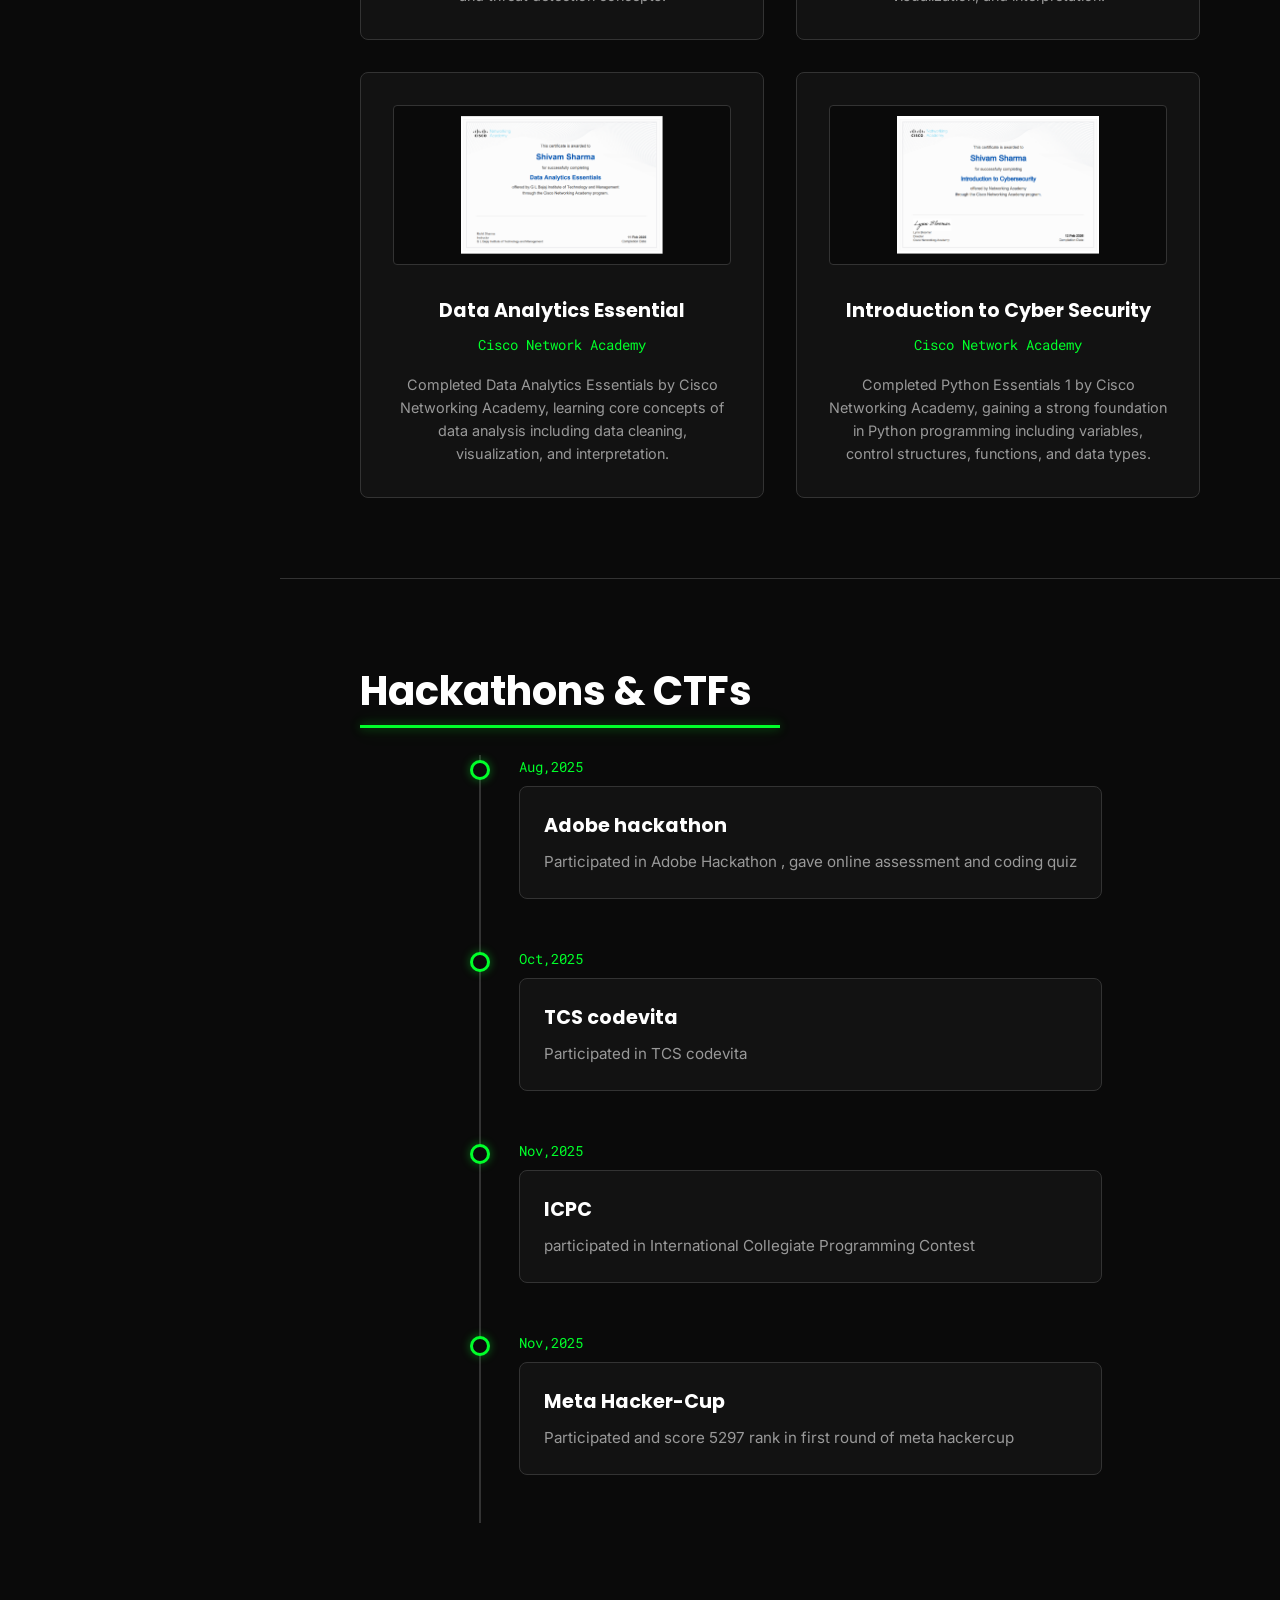
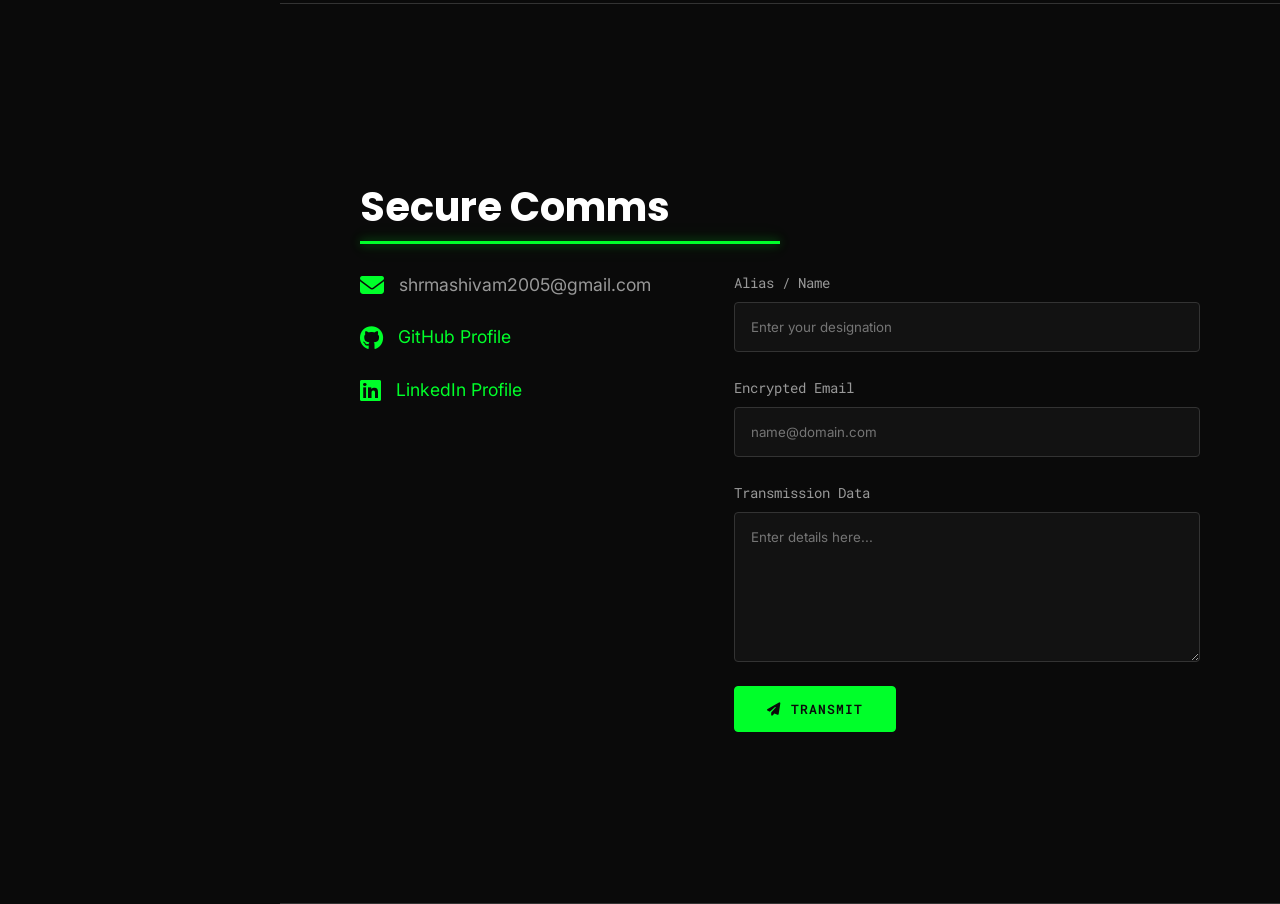
==== commit a03ddae4: "Update index.html" ====
--- a/index.html
+++ b/index.html
@@ -4,7 +4,7 @@
 <head>
     <meta charset="UTF-8">
     <meta name="viewport" content="width=device-width, initial-scale=1.0">
-    <title>Shivam Sharma
+    <title>Shivam Sharma | Developer • Data Science • Cybersecurity
     </title>
     <!-- Font Awesome -->
     <link rel="stylesheet" href="https://cdnjs.cloudflare.com/ajax/libs/font-awesome/6.4.0/css/all.min.css">
@@ -179,4 +179,4 @@
     <script src="script.js"></script>
 </body>
 
-</html>+</html>
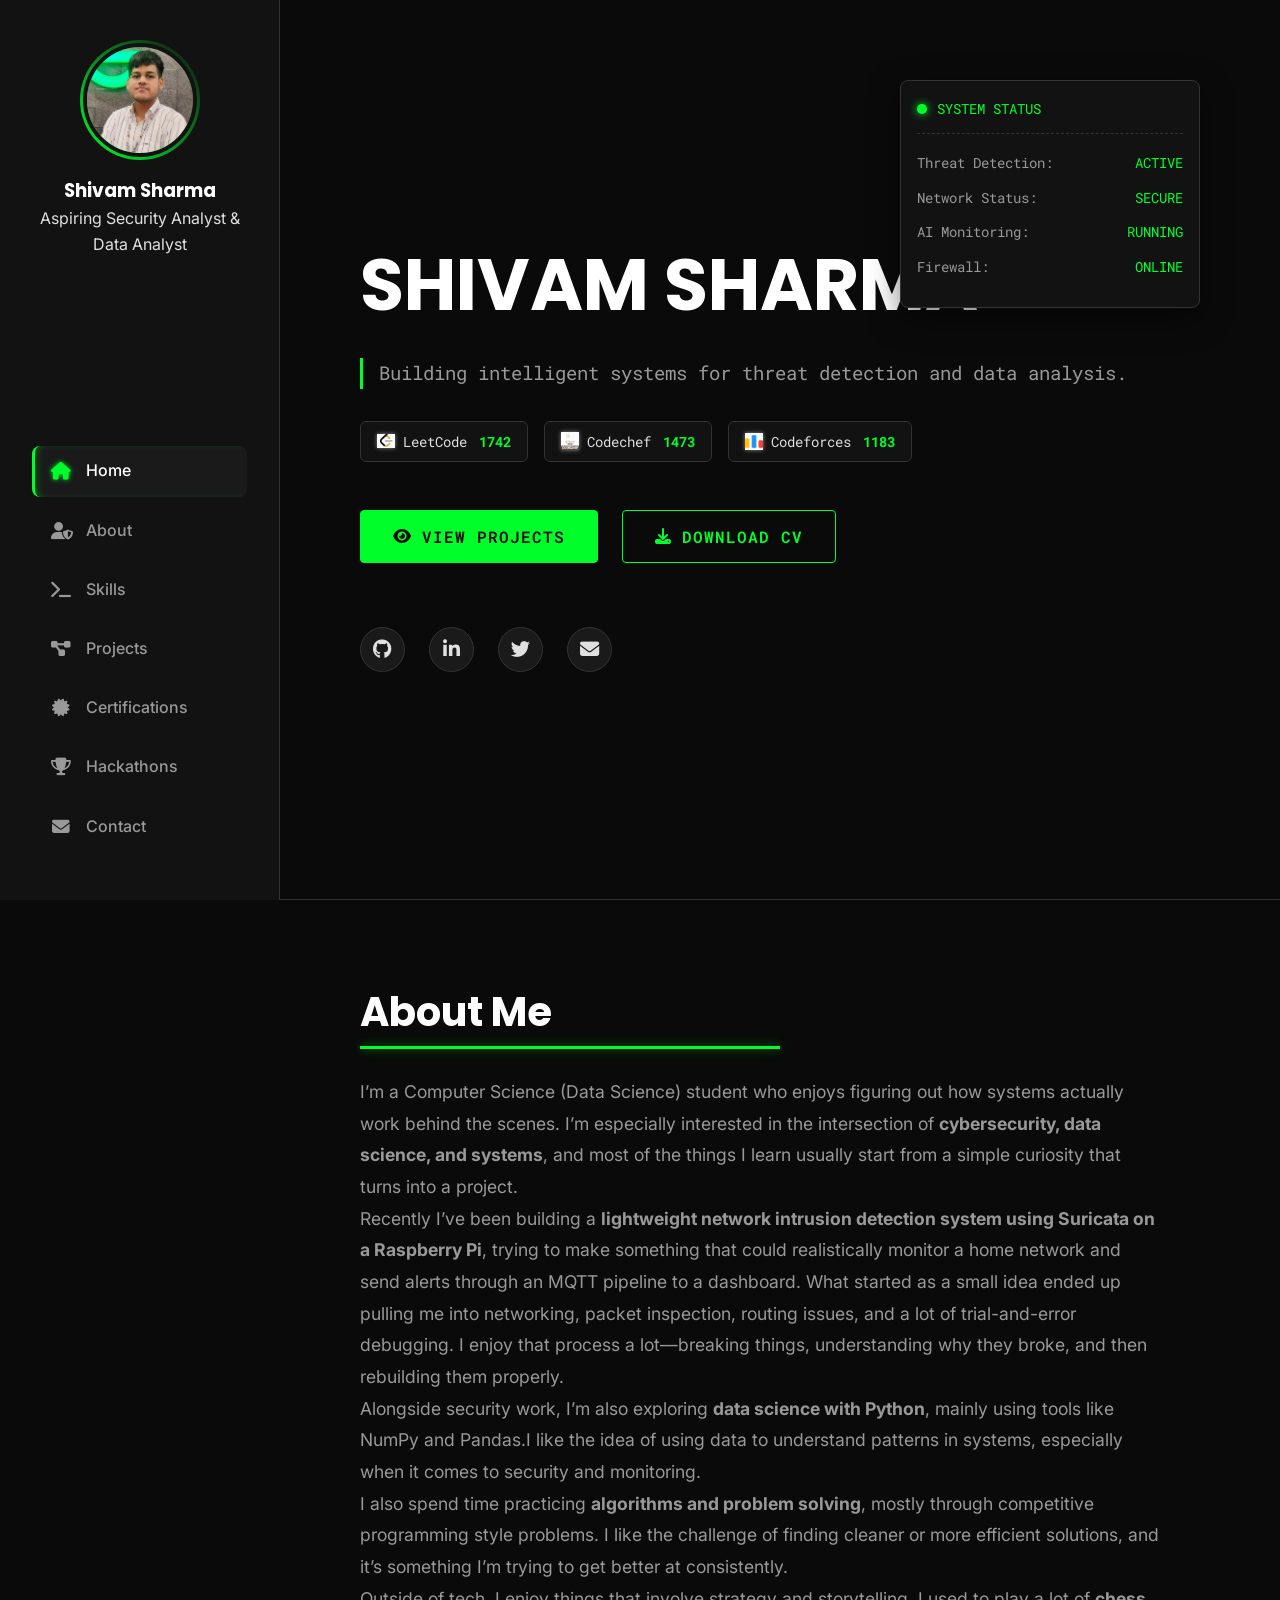
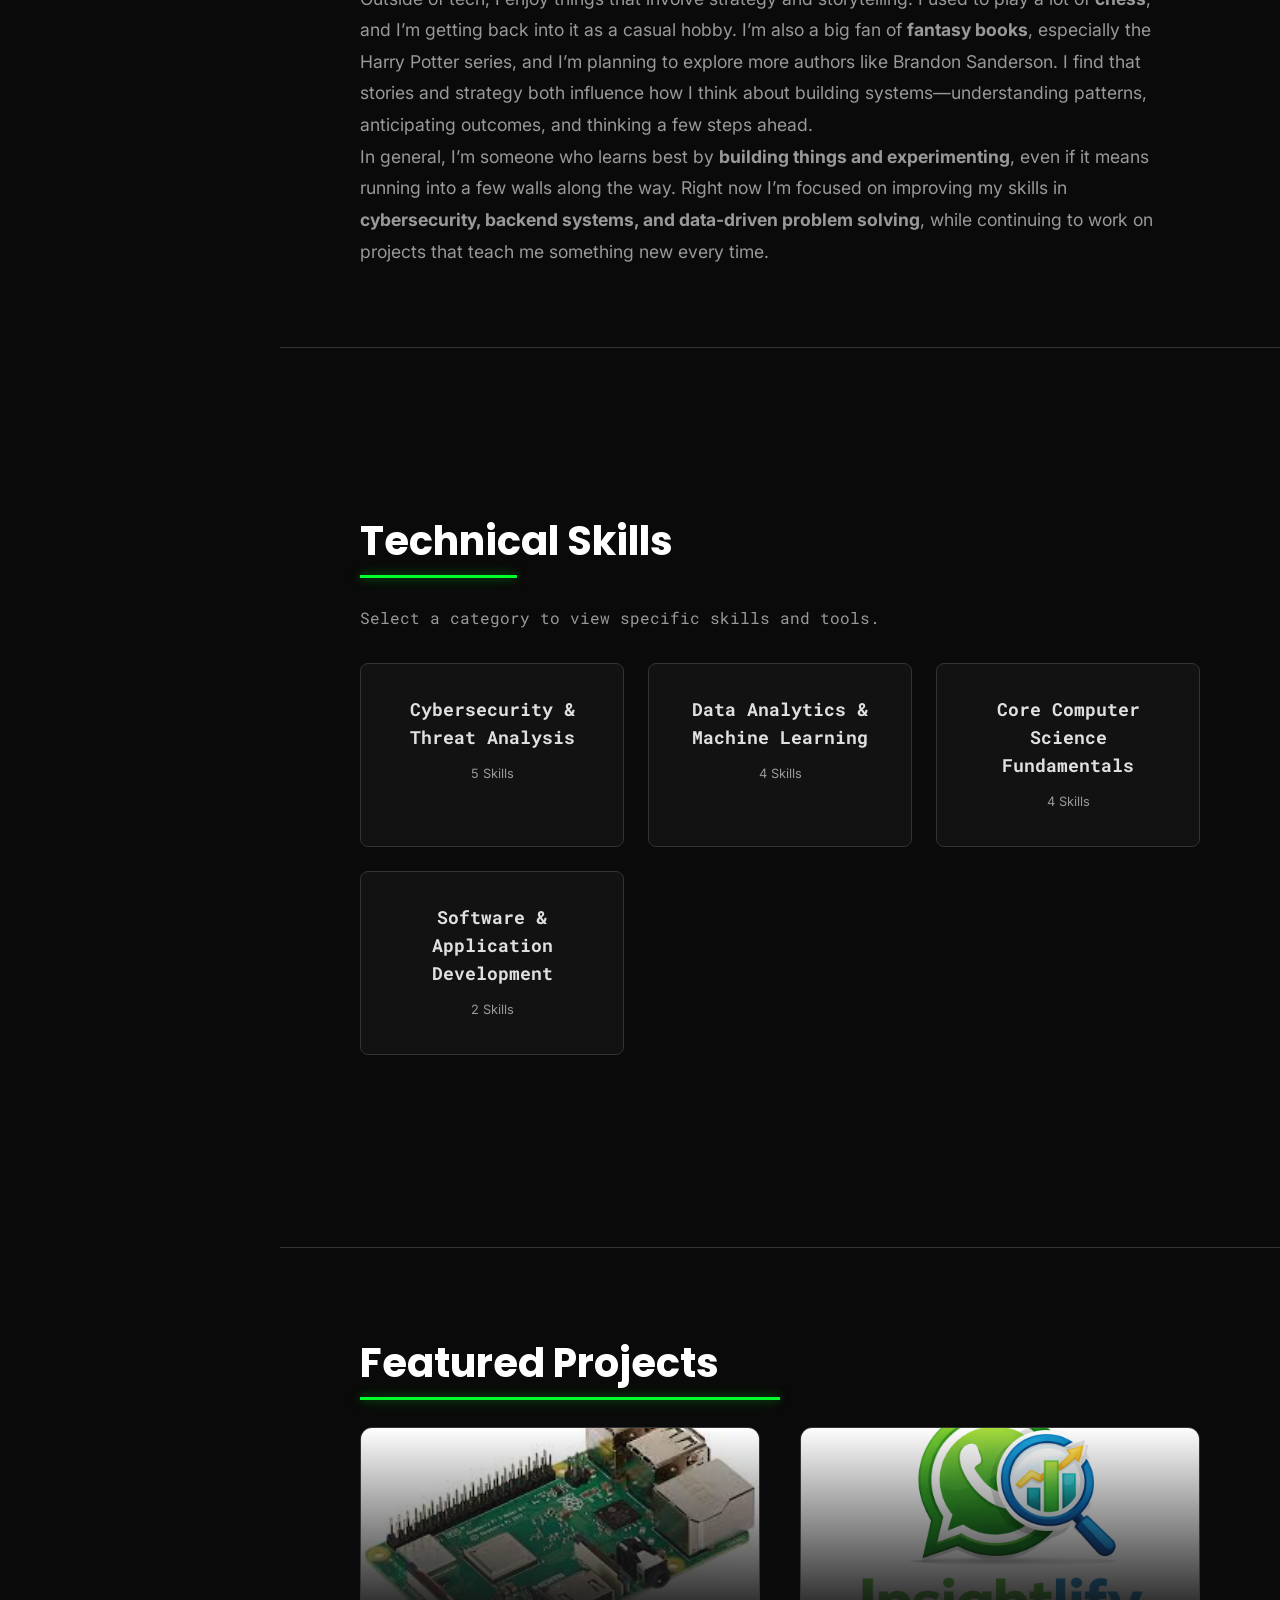
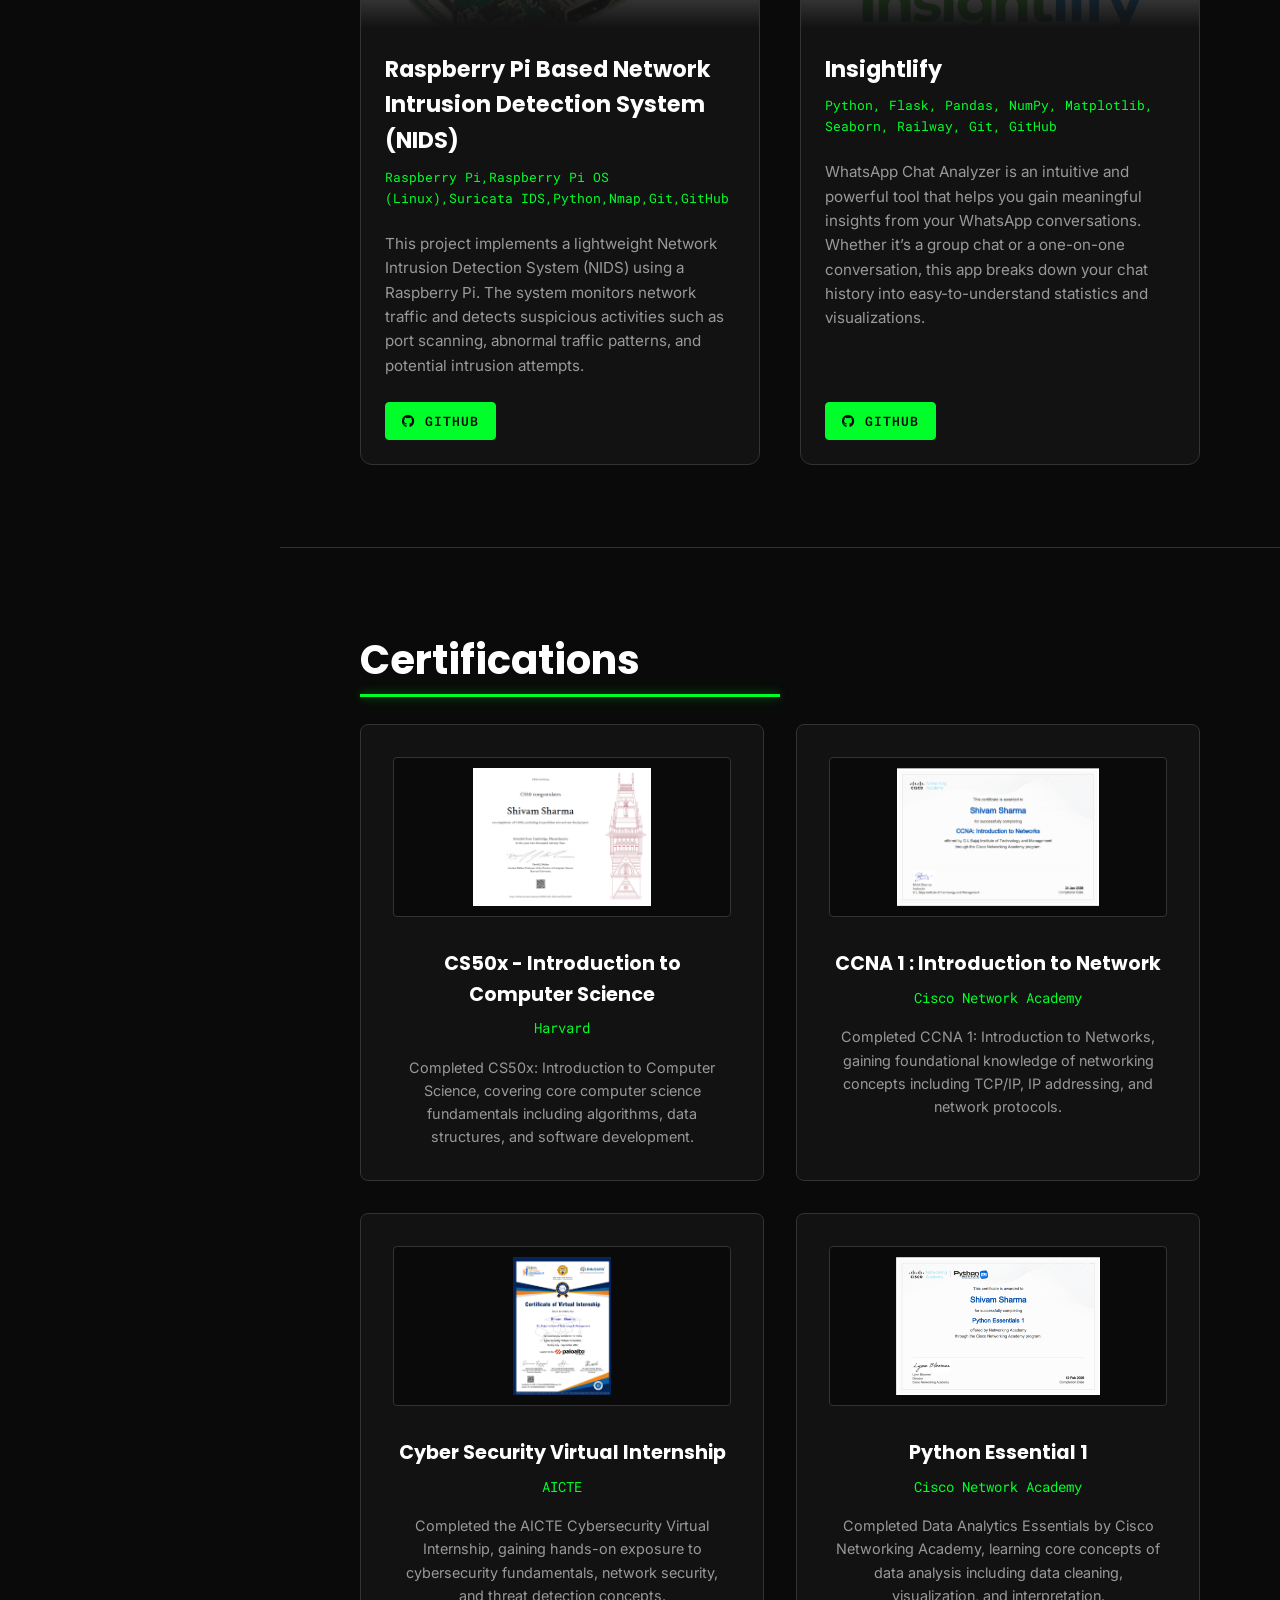
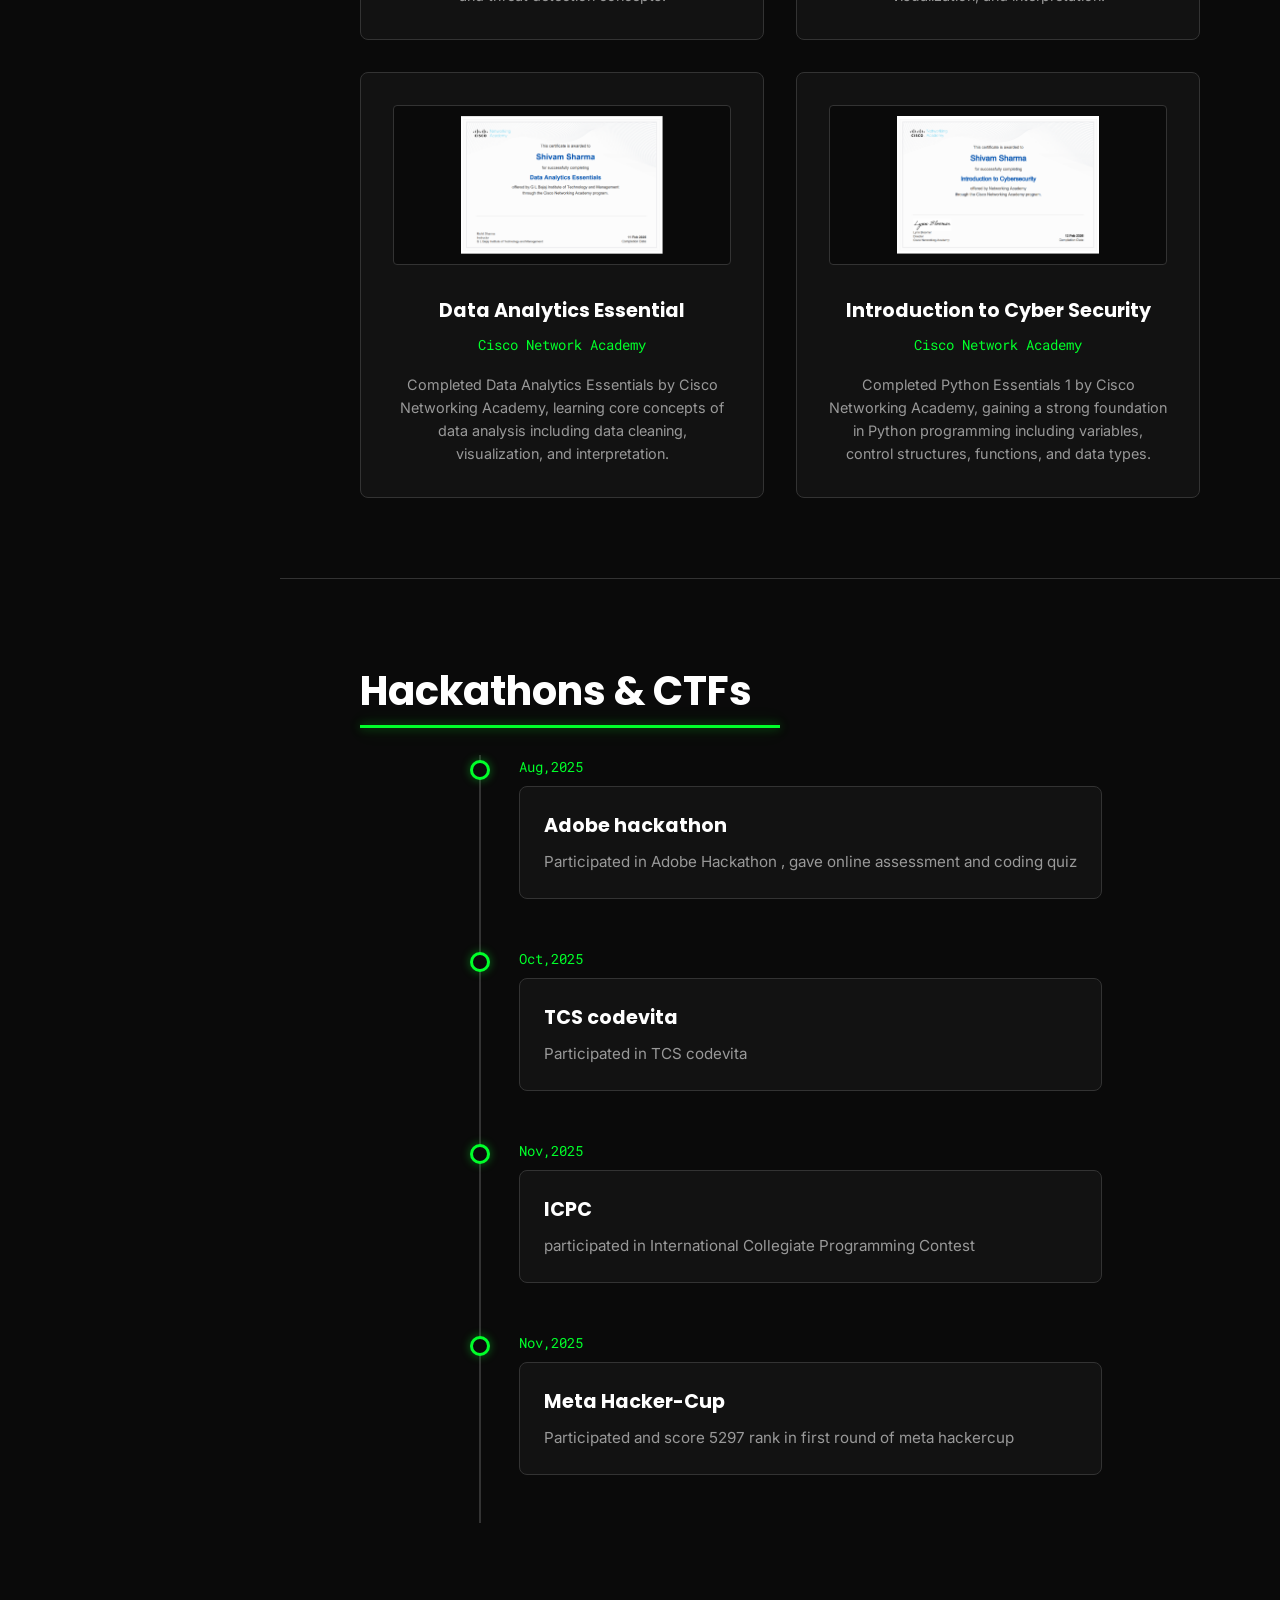
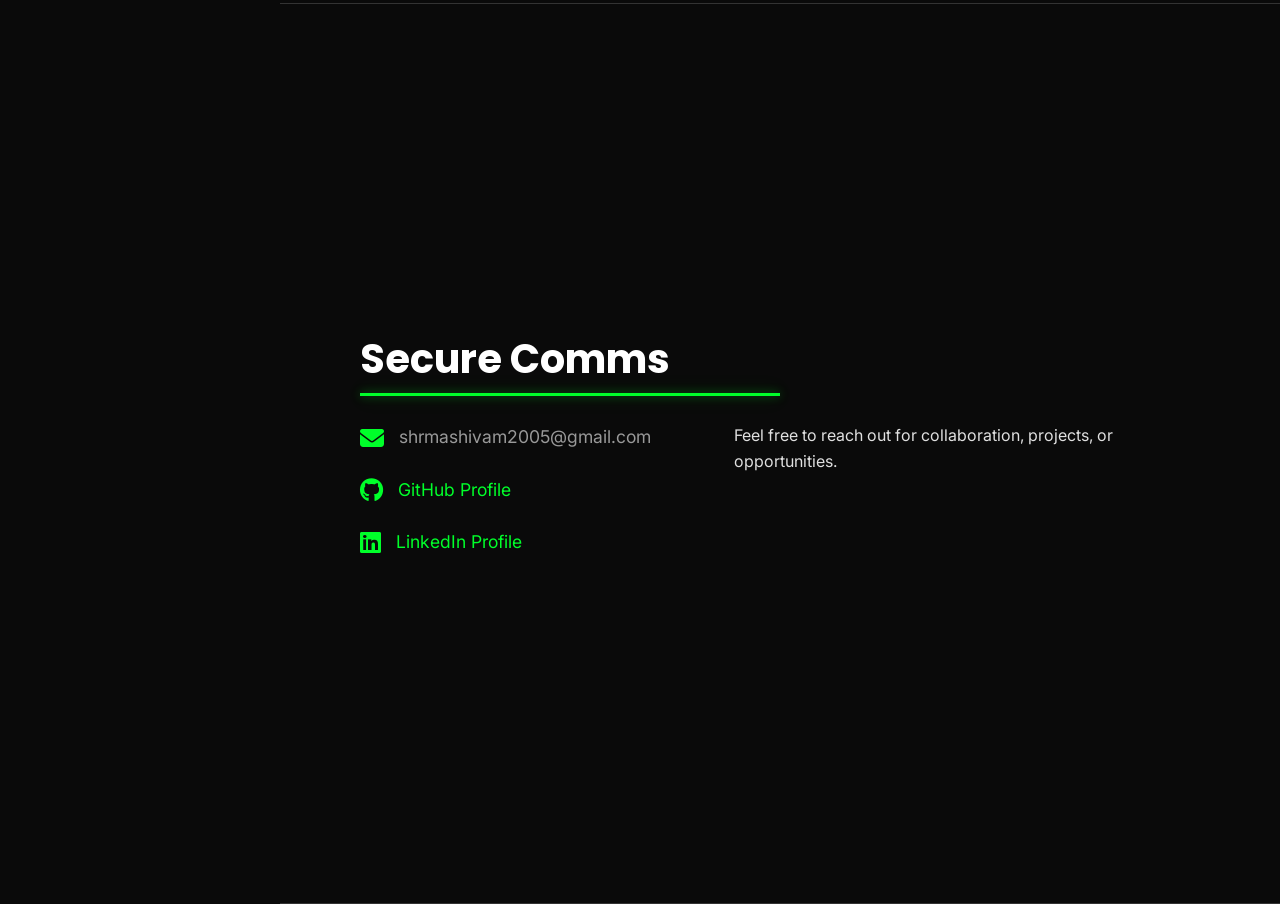
==== commit 615764b4: "Update index.html" ====
--- a/index.html
+++ b/index.html
@@ -1,11 +1,11 @@
 <!DOCTYPE html>
 <html lang="en">
-
 <head>
     <meta charset="UTF-8">
     <meta name="viewport" content="width=device-width, initial-scale=1.0">
     <title>Shivam Sharma | Developer • Data Science • Cybersecurity
     </title>
+     <link rel="icon" type="image/png" href="assets/ss.png">
     <!-- Font Awesome -->
     <link rel="stylesheet" href="https://cdnjs.cloudflare.com/ajax/libs/font-awesome/6.4.0/css/all.min.css">
     <!-- Custom CSS -->
@@ -139,23 +139,7 @@
                         <!-- Contact info will be injected here by JS -->
                     </div>
 
-                    <form class="contact-form">
-                        <div class="form-group">
-                            <label for="name">Alias / Name</label>
-                            <input type="text" id="name" required placeholder="Enter your designation">
-                        </div>
-                        <div class="form-group">
-                            <label for="email">Encrypted Email</label>
-                            <input type="email" id="email" required placeholder="name@domain.com">
-                        </div>
-                        <div class="form-group">
-                            <label for="message">Transmission Data</label>
-                            <textarea id="message" required placeholder="Enter details here..."></textarea>
-                        </div>
-                        <button type="submit" class="btn primary" style="align-self: flex-start;">
-                            <i class="fas fa-paper-plane"></i> Transmit
-                        </button>
-                    </form>
+                    <p>Feel free to reach out for collaboration, projects, or opportunities.</p>
                 </div>
             </section>
 
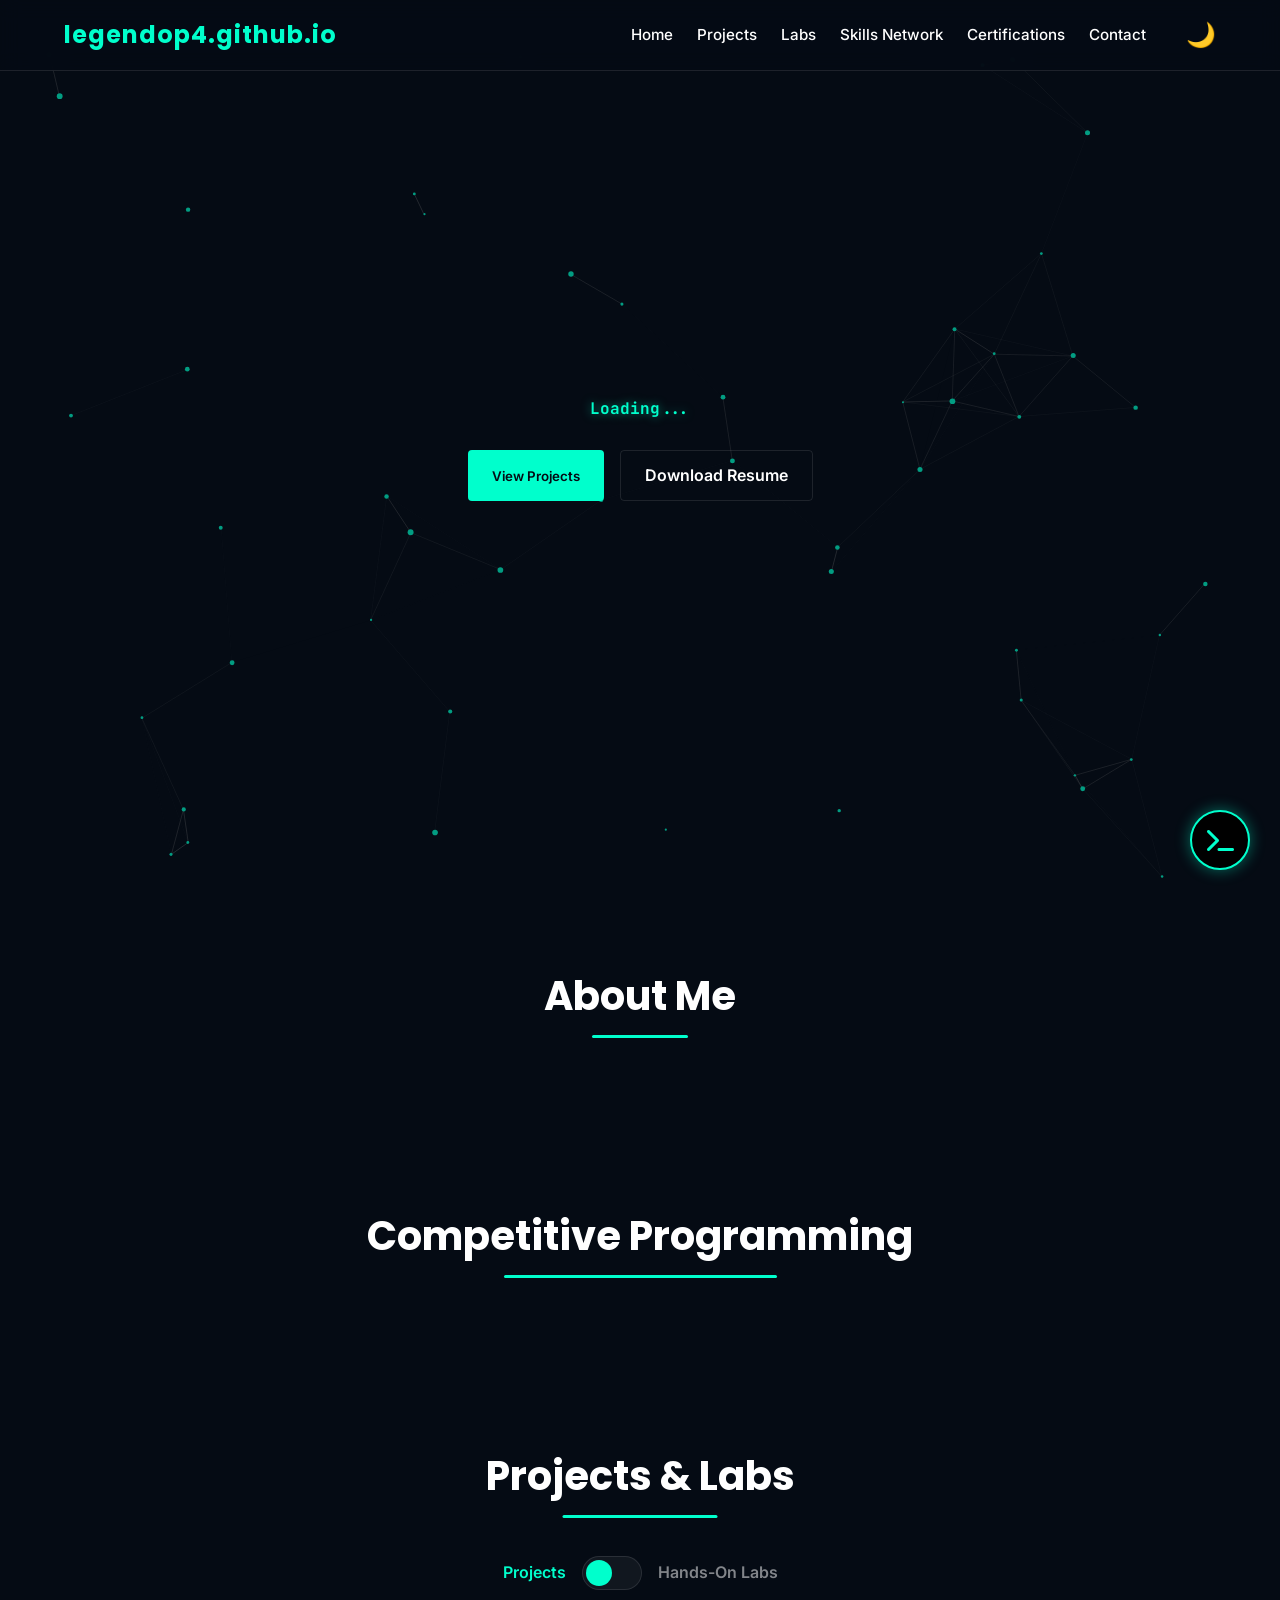
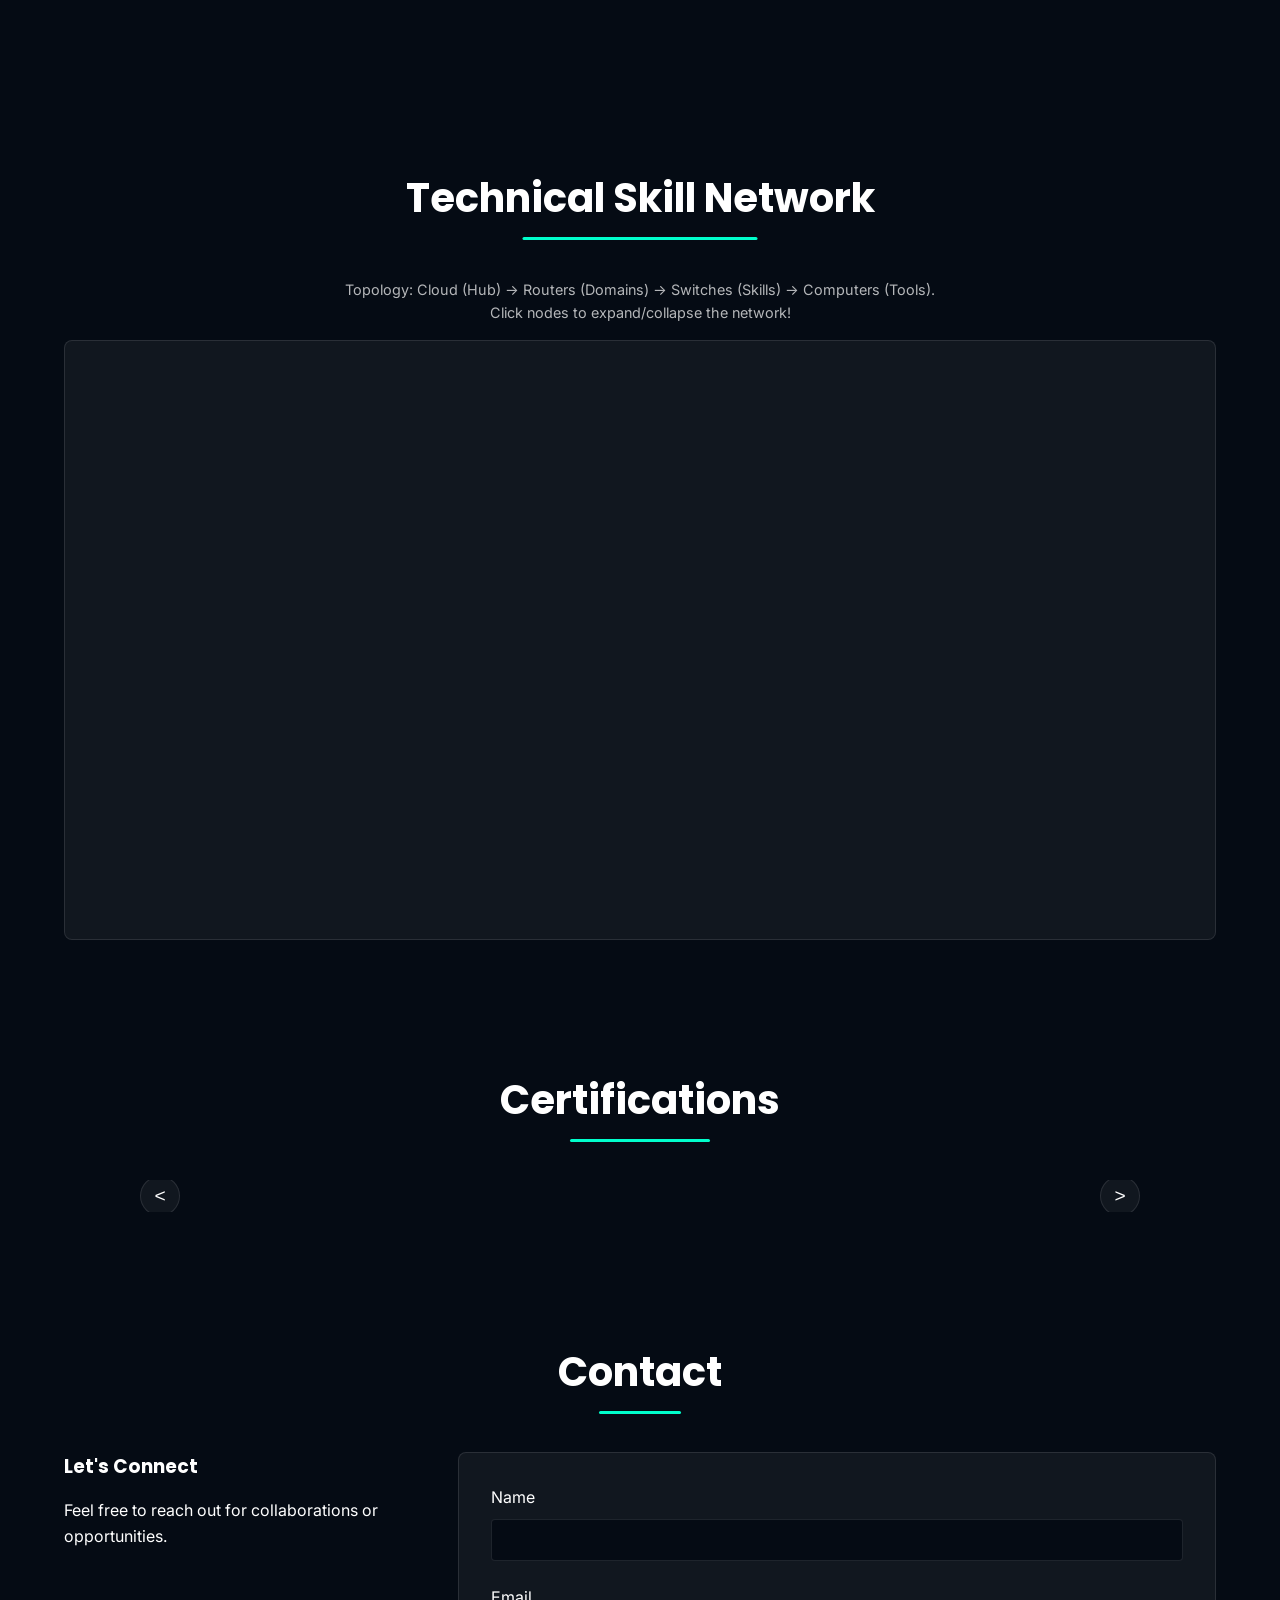
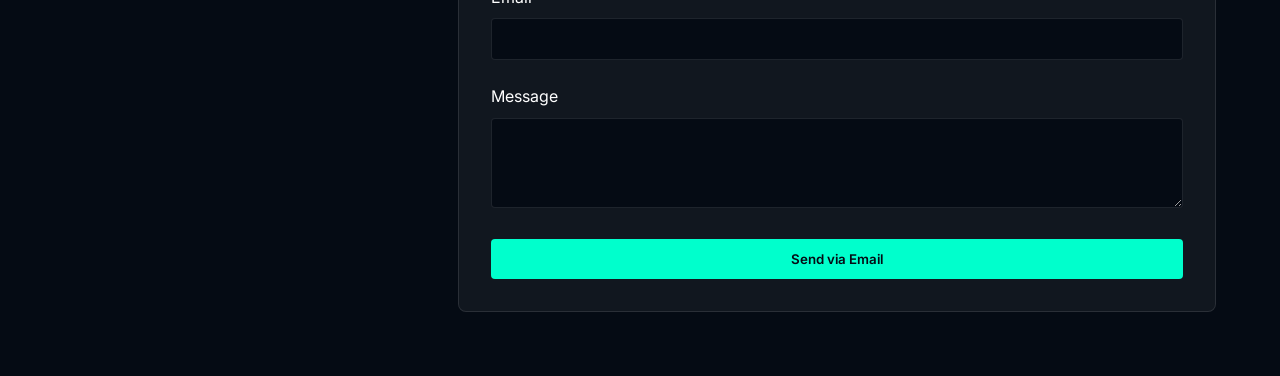
==== commit 003c4168: "Add files via upload" ====
--- a/index.html
+++ b/index.html
@@ -1,166 +1,214 @@
 <!DOCTYPE html>
 <html lang="en">
+
 <head>
     <meta charset="UTF-8">
     <meta name="viewport" content="width=device-width, initial-scale=1.0">
-    <title>Shivam Sharma | Developer • Data Science • Cybersecurity
-    </title>
-     <link rel="icon" type="image/png" href="assets/ss.png">
-    <!-- Font Awesome -->
+    <title>Cybersecurity Portfolio</title>
+    <!-- Fonts -->
+    <link rel="preconnect" href="https://fonts.googleapis.com">
+    <link rel="preconnect" href="https://fonts.gstatic.com" crossorigin>
+    <link
+        href="https://fonts.googleapis.com/css2?family=Inter:wght@300;400;500;600&family=JetBrains+Mono:wght@400;500;700&family=Poppins:wght@400;600;700;800&display=swap"
+        rel="stylesheet">
+    <!-- FontAwesome for Cisco Topology Icons -->
     <link rel="stylesheet" href="https://cdnjs.cloudflare.com/ajax/libs/font-awesome/6.4.0/css/all.min.css">
-    <!-- Custom CSS -->
-    <link rel="stylesheet" href="styles.css">
+    <link rel="stylesheet" href="style.css">
 </head>
 
-<body>
-    <div class="app-container">
-        <!-- Sidebar Navigation -->
-        <nav class="sidebar">
-            <div class="profile-card">
-                <div class="avatar-container">
-                    <img src="assets/certificates/prof.jpeg" alt="Profile" class="avatar" id="nav-avatar">
-                </div>
-                <h3 id="nav-name">Loading...</h3>
-                <p id="nav-title">Loading...</p>
-            </div>
-
-            <ul class="nav-links">
-                <li><a href="#home" class="active"><i class="fas fa-home"></i> Home</a></li>
-                <li><a href="#about"><i class="fas fa-user-shield"></i> About</a></li>
-                <li><a href="#skills"><i class="fas fa-terminal"></i> Skills</a></li>
-                <li><a href="#projects"><i class="fas fa-project-diagram"></i> Projects</a></li>
-                <li><a href="#certifications"><i class="fas fa-certificate"></i> Certifications</a></li>
-                <li><a href="#hackathons"><i class="fas fa-trophy"></i> Hackathons</a></li>
-                <li><a href="#contact"><i class="fas fa-envelope"></i> Contact</a></li>
-            </ul>
-        </nav>
-
-        <!-- Main Content Area -->
-        <main class="main-content">
-
-            <!-- Home Section -->
-            <section id="home" class="visible">
-                <div class="hero-content">
-                    <div class="glitch-wrapper">
-                        <h1 class="glitch" data-text="CYBERSEC PORTFOLIO">Shivam Sharma</h1>
+<body class="dark-mode">
+
+    <!-- Global Background Particles -->
+    <canvas id="hero-canvas"></canvas>
+
+    <!-- Navbar -->
+    <nav class="navbar">
+        <div class="nav-brand" id="nav-brand-name">legendop4.github.io</div>
+        <div class="nav-links">
+            <a href="#hero" class="nav-item">Home</a>
+            <a href="#projects" class="nav-item">Projects</a>
+            <a href="#labs-grid" class="nav-item"
+                onclick="document.getElementById('project-slider-toggle').checked = true; document.getElementById('project-slider-toggle').dispatchEvent(new Event('change'));">Labs</a>
+            <a href="#skills" class="nav-item">Skills Network</a>
+            <a href="#certifications" class="nav-item">Certifications</a>
+            <a href="#contact" class="nav-item">Contact</a>
+            <button id="theme-toggle" aria-label="Toggle Theme">🌙</button>
+        </div>
+    </nav>
+
+    <!-- Hero Section -->
+    <section id="hero" class="hero">
+        <div class="hero-content">
+            <h1 class="ascii-name" id="ascii-title">Loading...</h1>
+            <h2 class="hero-subtitle" id="hero-subtitle-container">
+                <!-- Dynamically populated dividers -->
+            </h2>
+            <div class="hero-buttons">
+                <button class="btn btn-primary" onclick="scrollToSection('projects')">View Projects</button>
+                <a href="assets/resume.pdf" class="btn btn-outline" target="_blank" download>Download Resume</a>
+            </div>
+        </div>
+    </section>
+
+    <!-- Floating Terminal Launcher -->
+    <button id="terminal-launcher" class="floating-launcher" aria-label="Open Terminal">
+        <i class="fa-solid fa-terminal"></i>
+    </button>
+
+    <!-- Terminal Overlay Container -->
+    <div id="terminal-overlay" class="terminal-overlay hidden">
+        <div class="terminal-container">
+            <div class="terminal-header">
+                <div class="term-dots">
+                    <span class="dot close" id="term-close-btn" title="Close Terminal"></span>
+                    <span class="dot minimize"></span>
+                    <span class="dot maximize"></span>
+                </div>
+                <div class="term-title">Cyber Terminal v1.0</div>
+            </div>
+            <div class="terminal-body" id="terminal-body">
+                <div class="term-line">Welcome to Cyber Terminal v1.0.</div>
+                <div class="term-line">Type <span class="highlight">'help'</span> to see available commands.</div>
+                <div class="term-line loading-text" id="data-loading-status" style="color: #ffbd2e;">[sys] Fetching
+                    portfolio-data.json...</div>
+            </div>
+            <div class="terminal-input-line">
+                <span class="prompt" id="term-prompt">guest@shrma:~$</span>
+                <input type="text" id="terminal-input" autocomplete="off" spellcheck="false" autofocus disabled>
+            </div>
+        </div>
+    </div>
+
+    <!-- About Section -->
+    <section id="about" style="max-width: 800px; margin: 4rem auto 2rem; padding: 0 2rem; position: relative; z-index: 2;">
+        <h2 class="section-title">About Me</h2>
+        <div id="about-content" style="font-size: 1.1rem; line-height: 1.8; color: #ccc;">
+            <!-- Dynamically populated via script.js -->
+        </div>
+    </section>
+
+    <!-- Coding Profiles Section -->
+    <section id="coding-profiles">
+        <h2 class="section-title" style="margin-top: 2rem;">Competitive Programming</h2>
+        <div class="cards-grid" id="coding-profiles-grid">
+            <!-- Dynamically populated via script.js -->
+        </div>
+    </section>
+
+    <!-- Project Section -->
+    <section id="projects" class="projects">
+        <h2 class="section-title">Projects & Labs</h2>
+
+        <div class="toggle-container">
+            <span class="toggle-label active" id="label-projects">Projects</span>
+            <label class="switch">
+                <input type="checkbox" id="project-slider-toggle">
+                <span class="slider round"></span>
+            </label>
+            <span class="toggle-label" id="label-labs">Hands-On Labs</span>
+        </div>
+
+        <!-- Projects View -->
+        <div class="view-container active" id="view-projects">
+            <div class="cards-grid" id="projects-grid">
+                <!-- Dynamically populated projects -->
+            </div>
+        </div>
+
+        <!-- Labs View -->
+        <div class="view-container" id="view-labs">
+            <div class="labs-platform-label">Platform: TryHackMe, CyberDefenders etc.</div>
+            <div class="cards-grid" id="labs-grid">
+                <!-- Dynamically populated labs -->
+            </div>
+        </div>
+    </section>
+
+    <!-- Skills Network Visualization Section -->
+    <section id="skills" class="skills-section">
+        <h2 class="section-title">Technical Skill Network</h2>
+        <div class="skills-container">
+            <p class="skills-instructions">Topology: Cloud (Hub) &rarr; Routers (Domains) &rarr; Switches (Skills)
+                &rarr; Computers (Tools).<br>Click nodes to expand/collapse the network!</p>
+            <div id="skills-network-wrapper">
+                <canvas id="skills-canvas"></canvas>
+                <div id="skills-tooltip" class="tooltip hidden"></div>
+                <!-- Skills Detail Card Overlay -->
+                <div id="skills-detail-card" class="skills-card hidden">
+                    <div class="skills-card-header">
+                        <span id="sk-card-icon" class="fa-solid fa-server"></span>
+                        <h3 id="sk-card-title">Node Title</h3>
+                        <button id="sk-card-close" title="Close details">&times;</button>
                     </div>
-                    <p class="cyber-tagline" id="home-tagline">Loading...</p>
-
-                    <div class="coding-profiles" id="coding-profiles">
-                        <!-- Coding profiles injected by JS -->
+                    <div class="skills-card-body">
+                        <p id="sk-card-type" class="sk-type-label">Type</p>
+                        <div id="sk-card-content"></div>
                     </div>
-
-                    <div class="btn-group">
-                        <a href="#projects" class="btn primary"><i class="fas fa-eye"></i> View Projects</a>
-                        <a href="assets/resume.pdf" target="_blank" class="btn"><i class="fas fa-download"></i> Download
-                            CV</a>
-                    </div>
-
-                    <div class="social-icons" id="home-social">
-                        <!-- Filled by JS -->
-                    </div>
-                </div>
-
-                <!-- Security Widget -->
-                <div class="security-widget">
-                    <div class="widget-header">
-                        <div class="blinking-dot"></div>
-                        SYSTEM STATUS
-                    </div>
-                    <div class="status-item">
-                        <span class="status-label">Threat Detection:</span>
-                        <span class="status-value good">ACTIVE</span>
-                    </div>
-                    <div class="status-item">
-                        <span class="status-label">Network Status:</span>
-                        <span class="status-value good">SECURE</span>
-                    </div>
-                    <div class="status-item">
-                        <span class="status-label">AI Monitoring:</span>
-                        <span class="status-value good">RUNNING</span>
-                    </div>
-                    <div class="status-item">
-                        <span class="status-label">Firewall:</span>
-                        <span class="status-value good">ONLINE</span>
-                    </div>
-                </div>
-            </section>
-
-            <!-- About Section -->
-            <section id="about">
-                <h2>About Me</h2>
-                <div class="about-content" id="about-content">
-                    <p>I am a Computer Science student passionate about Cyber Security, Machine Learning and Data
-                        Science. I enjoy analyzing networks, detecting threats and building intelligent systems.</p>
-                </div>
-            </section>
-
-            <!-- Skills Section (Hierarchical Categories) -->
-            <section id="skills">
-                <div style="margin-bottom: 2rem;">
-                    <h2>Technical Skills</h2>
-                    <p class="cyber-tagline" style="font-size: 1rem; border: none; padding: 0;">Select a category to
-                        view specific skills and tools.</p>
-                    <div class="skill-categories-grid" id="skill-categories-grid">
-                        <!-- Categories injected here by JS -->
-                    </div>
-                </div>
-            </section>
-
-            <!-- Projects Section -->
-            <section id="projects">
-                <h2>Featured Projects</h2>
-                <div class="projects-grid" id="projects-grid">
-                    <!-- Projects will be injected here by JS -->
-                </div>
-            </section>
-
-            <!-- Certifications Section -->
-            <section id="certifications">
-                <h2>Certifications</h2>
-                <div class="certs-grid" id="certs-grid">
-                    <!-- Certifications will be injected here by JS -->
-                </div>
-            </section>
-
-            <!-- Hackathons Section -->
-            <section id="hackathons">
-                <h2>Hackathons & CTFs</h2>
-                <div class="timeline" id="hackathons-timeline">
-                    <!-- Hackathons will be injected here by JS -->
-                </div>
-            </section>
-
-            <!-- Contact Section -->
-            <section id="contact">
-                <h2>Secure Comms</h2>
-                <div class="contact-container">
-                    <div class="contact-info" id="contact-info">
-                        <!-- Contact info will be injected here by JS -->
-                    </div>
-
-                    <p>Feel free to reach out for collaboration, projects, or opportunities.</p>
-                </div>
-            </section>
-
-        </main>
+                </div>
+            </div>
+        </div>
+    </section>
+
+    <!-- Certifications Section -->
+    <section id="certifications" class="certifications">
+        <h2 class="section-title">Certifications</h2>
+        <div class="carousel-container">
+            <button class="carousel-btn left" id="carousel-left" title="Manual Override">&lt;</button>
+            <div class="carousel-track-wrapper">
+                <div class="carousel-track" id="cert-track">
+                    <!-- Certs dynamically loaded -->
+                </div>
+            </div>
+            <button class="carousel-btn right" id="carousel-right" title="Manual Override">&gt;</button>
+        </div>
+    </section>
+
+    <!-- Cert Modal -->
+    <div id="cert-modal" class="modal">
+        <div class="modal-content">
+            <span class="close-modal">&times;</span>
+            <div class="modal-body">
+                <img id="modal-img" class="modal-image-placeholder" src="" alt="Certificate Image"
+                    style="display:none; width: 100%; height: auto; max-height: 400px; object-fit: contain; background: transparent; border: none;">
+                <h3 id="modal-title">Certificate Title</h3>
+                <p id="modal-issuer" class="modal-subtitle">Issuer Name</p>
+                <p id="modal-desc">Short description of the certification and skills acquired.</p>
+                <a href="#" id="modal-verify-btn" class="btn btn-primary" target="_blank">Verify Credential</a>
+            </div>
+        </div>
     </div>
 
-    <div class="modal-overlay" id="skills-modal" style="display: none;">
-        <div class="modal-content">
-            <button class="modal-close" id="modal-close-btn"><i class="fas fa-times"></i></button>
-            <h2 id="modal-category-title"
-                style="color: var(--accent-color); font-family: var(--font-mono); margin-bottom: 2rem;">Category Name
-            </h2>
-
-            <div class="modal-skills-grid" id="modal-skills-grid">
-                <!-- Skill Cards Injected Here -->
-            </div>
-        </div>
-    </div>
-
-    <!-- Core Script -->
+    <!-- Contact Section -->
+    <section id="contact" class="contact-section">
+        <h2 class="section-title">Contact</h2>
+        <div class="contact-container">
+            <div class="contact-info">
+                <h3>Let's Connect</h3>
+                <p>Feel free to reach out for collaborations or opportunities.</p>
+                <ul class="contact-links" id="contact-links-list">
+                    <!-- Dynamically populated contact links -->
+                </ul>
+            </div>
+            <form class="contact-form" id="contactForm" action="https://formspree.io/f/mbdzozvk" method="POST">
+                <div class="form-group">
+                    <label for="name">Name</label>
+                    <input type="text" id="name" name="name" required>
+                </div>
+                <div class="form-group">
+                    <label for="email">Email</label>
+                    <input type="email" id="email" name="email" required>
+                </div>
+                <div class="form-group">
+                    <label for="message">Message</label>
+                    <textarea id="message" name="message" rows="4" required></textarea>
+                </div>
+                <button type="submit" class="btn btn-primary btn-block">Send via Email</button>
+            </form>
+        </div>
+    </section>
+
+    <!-- Load Global Data System first -->
     <script src="script.js"></script>
 </body>
 
-</html>
+</html>
--- a/style.css
+++ b/style.css
@@ -0,0 +1,1017 @@
+/* ======= CSS VARIABLES & THEME ======= */
+:root {
+    /* Default (Dark Theme) */
+    --bg-color: #050b14; /* Deep navy / black */
+    --text-color: #ffffff;
+    --accent-color: #00ffcc; /* Neon cyan */
+    --accent-hover: #00e6b8;
+    --card-bg: rgba(255, 255, 255, 0.05);
+    --border-color: rgba(255, 255, 255, 0.1);
+    
+    --term-bg: #000000;
+    --term-text: #00ff00;
+    --term-header: #1a1a1a;
+    
+    --nav-bg: rgba(5, 11, 20, 0.9);
+    
+    /* Fonts */
+    --font-heading: 'Poppins', sans-serif;
+    --font-body: 'Inter', sans-serif;
+    --font-term: 'JetBrains Mono', monospace;
+    
+    /* Animation */
+    --transition: 0.3s ease;
+}
+
+[data-theme="light"] {
+    --bg-color: #f8f9fa; /* Light gray */
+    --text-color: #333333;
+    --accent-color: #0056b3; /* Blue */
+    --accent-hover: #004494;
+    --card-bg: #ffffff;
+    --border-color: rgba(0, 0, 0, 0.1);
+    
+    --term-bg: #f4f4f4;
+    --term-text: #333333;
+    --term-header: #e0e0e0;
+    
+    --nav-bg: rgba(248, 249, 250, 0.9);
+}
+
+/* ======= RESET & BASE ======= */
+html {
+    scroll-behavior: smooth;
+}
+
+* {
+    margin: 0;
+    padding: 0;
+    box-sizing: border-box;
+}
+
+body {
+    background-color: var(--bg-color);
+    color: var(--text-color);
+    font-family: var(--font-body);
+    line-height: 1.6;
+    transition: background-color var(--transition), color var(--transition);
+    overflow-x: hidden;
+}
+
+h1, h2, h3, h4, h5, h6 {
+    font-family: var(--font-heading);
+    margin-bottom: 1rem;
+}
+
+a {
+    color: var(--accent-color);
+    text-decoration: none;
+    transition: color var(--transition);
+}
+
+a:hover {
+    color: var(--accent-hover);
+}
+
+/* ======= NAVBAR ======= */
+.navbar {
+    position: fixed;
+    top: 0;
+    width: 100%;
+    display: flex;
+    justify-content: space-between;
+    align-items: center;
+    padding: 1rem 5%;
+    background-color: var(--nav-bg);
+    backdrop-filter: blur(10px);
+    z-index: 1000;
+    border-bottom: 1px solid var(--border-color);
+}
+
+.nav-brand {
+    font-family: var(--font-heading);
+    font-weight: 700;
+    font-size: 1.5rem;
+    letter-spacing: 1px;
+    color: var(--accent-color);
+}
+
+.nav-links {
+    display: flex;
+    align-items: center;
+    gap: 1.5rem;
+}
+
+.nav-item {
+    font-family: var(--font-body);
+    font-weight: 500;
+    font-size: 0.95rem;
+    color: var(--text-color);
+    transition: color var(--transition);
+}
+.nav-item:hover {
+    color: var(--accent-color);
+}
+
+#theme-toggle {
+    background: none;
+    border: none;
+    font-size: 1.5rem;
+    cursor: pointer;
+    color: var(--text-color);
+    transition: transform var(--transition);
+    margin-left: 1rem;
+}
+
+/* ======= BUTTONS ======= */
+.btn {
+    display: inline-block;
+    padding: 0.75rem 1.5rem;
+    font-family: var(--font-body);
+    font-weight: 600;
+    border-radius: 4px;
+    cursor: pointer;
+    transition: all var(--transition);
+    border: none;
+    text-align: center;
+}
+
+.btn-primary {
+    background-color: var(--accent-color);
+    color: var(--bg-color);
+}
+.btn-primary:hover {
+    background-color: var(--accent-hover);
+    transform: translateY(-2px);
+    box-shadow: 0 4px 12px rgba(0, 255, 204, 0.3);
+}
+[data-theme="light"] .btn-primary:hover {
+    box-shadow: 0 4px 12px rgba(0, 86, 179, 0.3);
+}
+
+.btn-secondary {
+    background-color: transparent;
+    color: var(--accent-color);
+    border: 2px solid var(--accent-color);
+}
+.btn-secondary:hover {
+    background-color: rgba(0, 255, 204, 0.1);
+    transform: translateY(-2px);
+}
+[data-theme="light"] .btn-secondary:hover {
+    background-color: rgba(0, 86, 179, 0.1);
+}
+
+.btn-sm {
+    padding: 0.5rem 1rem;
+    font-size: 0.9rem;
+}
+
+.btn-outline {
+    background-color: transparent;
+    color: var(--text-color);
+    border: 1px solid var(--border-color);
+}
+.btn-outline:hover {
+    background-color: var(--card-bg);
+}
+
+.btn-block {
+    display: block;
+    width: 100%;
+}
+
+/* ======= HERO SECTION ======= */
+.hero {
+    position: relative;
+    height: 100vh;
+    display: flex;
+    align-items: center;
+    justify-content: center;
+    text-align: center;
+    overflow: hidden;
+}
+
+#hero-canvas {
+    position: fixed;
+    top: 0;
+    left: 0;
+    width: 100vw;
+    height: 100vh;
+    z-index: -1; /* Behind all content */
+    opacity: 0.6;
+    pointer-events: none; /* Let clicks pass through */
+}
+
+.hero-content {
+    position: relative;
+    z-index: 1;
+    pointer-events: none; /* Let clicks pass through to canvas if needed, though buttons need pointer-events */
+}
+
+.hero-buttons {
+    pointer-events: auto;
+    margin-top: 2rem;
+    display: flex;
+    gap: 1rem;
+    justify-content: center;
+}
+
+.ascii-name {
+    font-family: var(--font-term);
+    font-size: 1rem;
+    white-space: pre;
+    color: var(--accent-color);
+    line-height: 1.2;
+    margin-bottom: 1rem;
+    text-shadow: 0 0 10px rgba(0, 255, 204, 0.5);
+}
+[data-theme="light"] .ascii-name {
+    text-shadow: 0 0 10px rgba(0, 86, 179, 0.3);
+}
+
+@media (max-width: 768px) {
+    .ascii-name {
+        font-size: 0.5rem;
+    }
+}
+
+.hero-subtitle {
+    font-size: 1.2rem;
+    font-weight: 400;
+    letter-spacing: 1px;
+    opacity: 0.9;
+}
+.divider {
+    color: var(--accent-color);
+    margin: 0 0.5rem;
+}
+
+/* ======= FLOATING TERMINAL ======= */
+.floating-launcher {
+    position: fixed;
+    bottom: 30px;
+    right: 30px;
+    width: 60px;
+    height: 60px;
+    border-radius: 50%;
+    background-color: var(--term-bg);
+    color: var(--accent-color);
+    border: 2px solid var(--accent-color);
+    box-shadow: 0 0 15px rgba(0, 255, 204, 0.4);
+    font-size: 1.5rem;
+    display: flex;
+    align-items: center;
+    justify-content: center;
+    cursor: pointer;
+    z-index: 1000;
+    transition: all var(--transition);
+}
+.floating-launcher:hover {
+    transform: scale(1.1);
+    box-shadow: 0 0 25px rgba(0, 255, 204, 0.6);
+}
+[data-theme="light"] .floating-launcher {
+    box-shadow: 0 0 15px rgba(0, 86, 179, 0.4);
+}
+[data-theme="light"] .floating-launcher:hover {
+    box-shadow: 0 0 25px rgba(0, 86, 179, 0.6);
+}
+
+.terminal-overlay {
+    position: fixed;
+    top: 0;
+    left: 0;
+    width: 100%;
+    height: 100%;
+    background-color: rgba(0, 0, 0, 0.7);
+    backdrop-filter: blur(5px);
+    z-index: 2000;
+    display: flex;
+    align-items: center;
+    justify-content: center;
+    opacity: 1;
+    transition: opacity 0.3s ease;
+}
+.terminal-overlay.hidden {
+    opacity: 0;
+    pointer-events: none;
+}
+
+.terminal-container {
+    width: 90%;
+    max-width: 800px;
+    background-color: var(--term-bg);
+    border-radius: 8px;
+    box-shadow: 0 0 30px rgba(0, 255, 204, 0.2);
+    overflow: hidden;
+    border: 1px solid var(--accent-color);
+    transition: transform 0.3s cubic-bezier(0.175, 0.885, 0.32, 1.275), background-color var(--transition);
+    transform: translateY(0) scale(1);
+}
+.terminal-overlay.hidden .terminal-container {
+    transform: translateY(50px) scale(0.95);
+}
+[data-theme="light"] .terminal-container {
+    box-shadow: 0 0 30px rgba(0, 86, 179, 0.2);
+}
+
+.terminal-header {
+    background-color: var(--term-header);
+    padding: 0.5rem 1rem;
+    display: flex;
+    align-items: center;
+    transition: background-color var(--transition);
+}
+
+.term-dots {
+    display: flex;
+    gap: 6px;
+}
+.dot {
+    width: 12px;
+    height: 12px;
+    border-radius: 50%;
+}
+.dot.close { background-color: #ff5f56; }
+.dot.minimize { background-color: #ffbd2e; }
+.dot.maximize { background-color: #27c93f; }
+
+.term-title {
+    margin-left: 1rem;
+    font-family: var(--font-body);
+    font-size: 0.9rem;
+    color: #888;
+}
+
+.terminal-body {
+    padding: 1rem;
+    font-family: var(--font-term);
+    color: var(--term-text);
+    font-size: 0.95rem;
+    max-height: 400px;
+    overflow-y: auto;
+}
+
+.term-line {
+    margin-bottom: 0.25rem;
+    word-break: break-all;
+}
+.highlight {
+    color: var(--accent-color);
+}
+
+.terminal-input-line {
+    display: flex;
+    padding: 0 1rem 1rem 1rem;
+    font-family: var(--font-term);
+    background-color: var(--term-bg);
+}
+
+.prompt {
+    color: var(--accent-color);
+    margin-right: 0.5rem;
+}
+
+#terminal-input {
+    flex-grow: 1;
+    background: transparent;
+    border: none;
+    color: var(--term-text);
+    font-family: var(--font-term);
+    font-size: 0.95rem;
+    outline: none;
+}
+
+/* Scrollbar for terminal */
+.terminal-body::-webkit-scrollbar {
+    width: 8px;
+}
+.terminal-body::-webkit-scrollbar-thumb {
+    background-color: var(--border-color);
+    border-radius: 4px;
+}
+
+/* ======= SHARED SECTION STYLES ======= */
+section:not(.hero) {
+    padding: 4rem 5%;
+}
+
+.section-title {
+    text-align: center;
+    font-size: 2.5rem;
+    margin-bottom: 3rem;
+    position: relative;
+    display: inline-block;
+    left: 50%;
+    transform: translateX(-50%);
+}
+.section-title::after {
+    content: '';
+    position: absolute;
+    width: 50%;
+    height: 3px;
+    background-color: var(--accent-color);
+    bottom: -10px;
+    left: 25%;
+    border-radius: 2px;
+}
+
+/* ======= PROJECTS SECTION & TOGGLE ======= */
+.toggle-container {
+    display: flex;
+    justify-content: center;
+    align-items: center;
+    gap: 1rem;
+    margin-bottom: 3rem;
+}
+
+.toggle-label {
+    font-weight: 600;
+    color: var(--text-color);
+    opacity: 0.5;
+    transition: opacity var(--transition);
+}
+.toggle-label.active {
+    opacity: 1;
+    color: var(--accent-color);
+}
+
+.switch {
+    position: relative;
+    display: inline-block;
+    width: 60px;
+    height: 34px;
+}
+
+.switch input { 
+    opacity: 0;
+    width: 0;
+    height: 0;
+}
+
+.slider {
+    position: absolute;
+    cursor: pointer;
+    top: 0; left: 0; right: 0; bottom: 0;
+    background-color: var(--card-bg);
+    border: 1px solid var(--border-color);
+    transition: .4s;
+}
+
+.slider:before {
+    position: absolute;
+    content: "";
+    height: 26px;
+    width: 26px;
+    left: 3px;
+    bottom: 3px;
+    background-color: var(--accent-color);
+    transition: .4s;
+}
+
+input:checked + .slider:before {
+    transform: translateX(26px);
+}
+
+.slider.round {
+    border-radius: 34px;
+}
+
+.slider.round:before {
+    border-radius: 50%;
+}
+
+.view-container {
+    display: none;
+    animation: fadeIn 0.5s ease;
+}
+.view-container.active {
+    display: block;
+}
+
+@keyframes fadeIn {
+    from { opacity: 0; transform: translateY(10px); }
+    to { opacity: 1; transform: translateY(0); }
+}
+
+.cards-grid {
+    display: grid;
+    grid-template-columns: repeat(auto-fill, minmax(300px, 1fr));
+    gap: 2rem;
+}
+
+.card {
+    background-color: var(--card-bg);
+    border: 1px solid var(--border-color);
+    border-radius: 8px;
+    padding: 1.5rem;
+    transition: transform var(--transition), box-shadow var(--transition);
+    display: flex;
+    flex-direction: column;
+    justify-content: space-between;
+}
+.card:hover {
+    transform: translateY(-5px);
+    box-shadow: 0 10px 20px rgba(0,0,0,0.2);
+    border-color: var(--accent-color);
+}
+
+.tech-badges {
+    display: flex;
+    flex-wrap: wrap;
+    gap: 0.5rem;
+    margin: 1rem 0;
+}
+.badge {
+    background-color: rgba(128, 128, 128, 0.2);
+    padding: 0.25rem 0.5rem;
+    border-radius: 4px;
+    font-size: 0.8rem;
+    font-family: var(--font-term);
+}
+
+.card-footer {
+    display: flex;
+    gap: 1rem;
+    margin-top: 1rem;
+}
+
+.labs-platform-label {
+    text-align: center;
+    margin-bottom: 2rem;
+    font-style: italic;
+    color: var(--accent-color);
+}
+
+.tools-label {
+    font-weight: 600;
+    margin-top: 1rem;
+    font-size: 0.9rem;
+}
+
+/* ======= SKILLS NETWORK ======= */
+.skills-container {
+    width: 100%;
+    margin: 0 auto;
+    position: relative;
+    user-select: none;
+}
+
+.skills-instructions {
+    text-align: center;
+    margin-bottom: 1rem;
+    font-size: 0.9rem;
+    opacity: 0.7;
+}
+
+#skills-network-wrapper {
+    width: 100%;
+    height: 600px;
+    background-color: var(--card-bg);
+    border: 1px solid var(--border-color);
+    border-radius: 8px;
+    position: relative;
+    overflow: hidden;
+}
+
+#skills-fullscreen-btn {
+    position: absolute;
+    top: 15px;
+    right: 15px;
+    z-index: 100;
+    background-color: var(--term-bg);
+    color: var(--text-color);
+    border: 1px solid var(--accent-color);
+    border-radius: 4px;
+    padding: 0.5rem 0.8rem;
+    cursor: pointer;
+    transition: all var(--transition);
+}
+#skills-fullscreen-btn:hover {
+    background-color: var(--accent-color);
+    color: var(--bg-color);
+}
+
+.skills-fullscreen {
+    position: fixed !important;
+    top: 0 !important;
+    left: 0 !important;
+    width: 100vw !important;
+    height: 100vh !important;
+    z-index: 9999 !important;
+    background-color: var(--bg-color) !important;
+    margin: 0 !important;
+    border-radius: 0 !important;
+}
+
+#skills-canvas {
+    width: 100%;
+    height: 100%;
+    display: block;
+}
+
+.tooltip {
+    position: absolute;
+    background-color: var(--term-bg);
+    color: var(--text-color);
+    padding: 0.5rem 1rem;
+    border-radius: 4px;
+    border: 1px solid var(--accent-color);
+    pointer-events: none;
+    font-size: 0.85rem;
+    z-index: 10;
+    transition: opacity 0.2s;
+    white-space: nowrap;
+}
+.tooltip.hidden {
+    opacity: 0;
+    visibility: hidden;
+}
+
+/* Skills Detail Card */
+.skills-card {
+    position: absolute;
+    top: 20px;
+    right: 20px;
+    width: 320px;
+    background-color: var(--term-bg);
+    border: 1px solid var(--border-color);
+    border-radius: 8px;
+    box-shadow: 0 10px 30px rgba(0,0,0,0.5);
+    z-index: 20;
+    transition: transform 0.3s ease, opacity 0.3s ease;
+    overflow: hidden;
+    backdrop-filter: blur(10px);
+}
+.skills-card.hidden {
+    opacity: 0;
+    pointer-events: none;
+    transform: translateY(-20px);
+}
+.skills-card-header {
+    display: flex;
+    align-items: center;
+    padding: 1rem;
+    border-bottom: 1px solid var(--border-color);
+    background-color: var(--card-bg);
+}
+#sk-card-icon {
+    font-size: 1.5rem;
+    color: var(--accent-color);
+    margin-right: 1rem;
+}
+#sk-card-title {
+    margin: 0;
+    flex-grow: 1;
+    font-size: 1.1rem;
+    font-family: var(--font-heading);
+    color: var(--text-color);
+}
+#sk-card-close {
+    background: none;
+    border: none;
+    color: var(--text-color);
+    font-size: 1.5rem;
+    cursor: pointer;
+    transition: color 0.2s;
+}
+#sk-card-close:hover {
+    color: #ff5f56;
+}
+.skills-card-body {
+    padding: 1.5rem;
+    color: var(--text-color);
+    font-size: 0.95rem;
+}
+.sk-type-label {
+    font-size: 0.75rem;
+    color: #888;
+    margin-bottom: 1rem;
+    text-transform: uppercase;
+    letter-spacing: 1px;
+    font-weight: 600;
+}
+.sk-list {
+    list-style: none;
+    margin-top: 0.5rem;
+    padding-left: 0;
+}
+.sk-list li {
+    padding: 0.5rem 0;
+    border-bottom: 1px dashed var(--border-color);
+    display: flex;
+    align-items: center;
+}
+.sk-list li::before {
+    content: "▹";
+    color: var(--accent-color);
+    margin-right: 8px;
+    font-weight: bold;
+}
+.sk-list li:last-child {
+    border-bottom: none;
+}
+
+/* ======= CERTIFICATIONS ======= */
+.carousel-container {
+    display: flex;
+    align-items: center;
+    position: relative;
+    margin: 0 auto;
+    max-width: 1000px;
+    overflow: hidden;
+}
+
+/* Infinite Carousel Animation Setup */
+.carousel-track-wrapper {
+    overflow: hidden;
+    width: 100%;
+    position: relative;
+    /* Create mask to fade edges optionally */
+    -webkit-mask-image: linear-gradient(to right, transparent, black 10%, black 90%, transparent);
+    mask-image: linear-gradient(to right, transparent, black 10%, black 90%, transparent);
+}
+
+.carousel-track {
+    display: flex;
+    gap: 2rem;
+    padding: 1rem 0;
+    width: max-content;
+    /* For continuous automatic scroll -> */
+    animation: continuousSlide 40s linear infinite;
+}
+
+/* Pause animation on hover */
+.carousel-track:hover {
+    animation-play-state: paused;
+}
+
+/* Animation disabled when using manual arrows */
+.carousel-track.manual-mode {
+    animation: none;
+    transition: transform 0.5s ease;
+}
+
+@keyframes continuousSlide {
+    0% { transform: translateX(0); }
+    100% { transform: translateX(calc(-50% - 1rem)); } /* Moves exactly half the width which contains duplicate set */
+}
+
+/* End Infinite setup */
+
+.cert-card {
+    /* Fixed width to ensure logic calculation works smoothly */
+    width: 300px; 
+    flex-shrink: 0;
+    background-color: var(--card-bg);
+    border: 1px solid var(--border-color);
+    border-radius: 8px;
+    padding: 1.5rem;
+    text-align: center;
+    cursor: pointer;
+    transition: var(--transition);
+}
+.cert-card:hover {
+    border-color: var(--accent-color);
+    transform: scale(1.02);
+}
+
+@media (max-width: 768px) {
+    .cert-card {
+        width: 250px;
+    }
+}
+@media (max-width: 480px) {
+    .cert-card {
+        width: 280px;
+    }
+}
+
+.cert-placeholder {
+    width: 80px;
+    height: 80px;
+    margin: 0 auto 1rem;
+    background-color: #333;
+    border-radius: 50%;
+    display: flex;
+    align-items: center;
+    justify-content: center;
+    border: 2px solid var(--text-color);
+}
+[data-theme="light"] .cert-placeholder {
+    background-color: #ccc;
+}
+
+.carousel-btn {
+    background-color: var(--card-bg);
+    border: 1px solid var(--border-color);
+    color: var(--text-color);
+    width: 40px;
+    height: 40px;
+    border-radius: 50%;
+    display: flex;
+    align-items: center;
+    justify-content: center;
+    cursor: pointer;
+    font-size: 1.2rem;
+    z-index: 2;
+    transition: var(--transition);
+    position: absolute; /* Keep above masked overflow map */
+}
+.carousel-btn:hover {
+    background-color: var(--accent-color);
+    color: var(--bg-color);
+}
+.carousel-btn.left { left: 0; }
+.carousel-btn.right { right: 0; }
+
+/* Modal */
+.modal {
+    display: none;
+    position: fixed;
+    z-index: 2000;
+    left: 0; top: 0; width: 100%; height: 100%;
+    background-color: rgba(0,0,0,0.8);
+    backdrop-filter: blur(5px);
+    align-items: center;
+    justify-content: center;
+}
+.modal.show {
+    display: flex;
+    animation: fadeIn 0.3s;
+}
+
+
+.modal-content {
+    background-color: var(--bg-color);
+    padding: 2rem;
+    border-radius: 8px;
+    max-width: 500px;
+    width: 90%;
+    position: relative;
+    border: 1px solid var(--accent-color);
+    text-align: center;
+}
+
+.close-modal {
+    position: absolute;
+    top: 10px; right: 15px;
+    color: var(--text-color);
+    font-size: 1.5rem;
+    cursor: pointer;
+}
+
+.modal-image-placeholder {
+    width: 100%;
+    height: 200px;
+    background-color: var(--card-bg);
+    margin-bottom: 1.5rem;
+    display: flex;
+    align-items: center;
+    justify-content: center;
+    border: 1px dashed var(--border-color);
+    border-radius: 8px;
+}
+
+.modal-subtitle {
+    color: var(--accent-color);
+    margin-bottom: 1rem;
+}
+
+#modal-verify-btn {
+    margin-top: 1.5rem;
+    display: none; /* hidden if not provided */
+}
+
+/* ======= GITHUB ======= */
+.github-container {
+    display: flex;
+    gap: 2rem;
+    flex-wrap: wrap;
+}
+.github-graph {
+    flex: 2;
+    min-width: 300px;
+    background-color: var(--card-bg);
+    border: 1px solid var(--border-color);
+    border-radius: 8px;
+    padding: 1.5rem;
+    overflow-x: auto;
+}
+.github-langs {
+    flex: 1;
+    min-width: 250px;
+    background-color: var(--card-bg);
+    border: 1px solid var(--border-color);
+    border-radius: 8px;
+    padding: 1.5rem;
+}
+
+.lang-bar-container {
+    margin-bottom: 1rem;
+}
+.lang-label {
+    display: flex;
+    justify-content: space-between;
+    margin-bottom: 0.25rem;
+    font-size: 0.9rem;
+}
+.lang-track {
+    width: 100%;
+    height: 8px;
+    background-color: var(--term-bg);
+    border-radius: 4px;
+    overflow: hidden;
+}
+.lang-fill {
+    height: 100%;
+    border-radius: 4px;
+}
+.lang-py { background-color: #3572A5; }
+.lang-js { background-color: #f1e05a; }
+.lang-html { background-color: #e34c26; }
+
+/* Dummy graph grid */
+.gh-grid {
+    display: grid;
+    grid-template-columns: repeat(52, 1fr);
+    gap: 4px;
+    width: max-content;
+}
+.gh-cell {
+    width: 12px;
+    height: 12px;
+    background-color: rgba(128, 128, 128, 0.2);
+    border-radius: 2px;
+}
+.gh-cell.lvl-1 { background-color: #0e4429; }
+.gh-cell.lvl-2 { background-color: #006d32; }
+.gh-cell.lvl-3 { background-color: #26a641; }
+.gh-cell.lvl-4 { background-color: #39d353; }
+
+[data-theme="light"] .gh-cell.lvl-1 { background-color: #9be9a8; }
+[data-theme="light"] .gh-cell.lvl-2 { background-color: #40c463; }
+[data-theme="light"] .gh-cell.lvl-3 { background-color: #30a14e; }
+[data-theme="light"] .gh-cell.lvl-4 { background-color: #216e39; }
+
+/* ======= CONTACT ======= */
+.contact-container {
+    display: flex;
+    gap: 3rem;
+    flex-wrap: wrap;
+}
+
+.contact-info {
+    flex: 1;
+    min-width: 300px;
+}
+
+.contact-links {
+    list-style: none;
+    margin-top: 1.5rem;
+    padding: 0;
+}
+.contact-links li {
+    /* Styles are handled via JS inline now for the icon layout */
+}
+
+.contact-form {
+    flex: 2;
+    min-width: 300px;
+    background-color: var(--card-bg);
+    padding: 2rem;
+    border-radius: 8px;
+    border: 1px solid var(--border-color);
+}
+
+.form-group {
+    margin-bottom: 1.5rem;
+}
+.form-group label {
+    display: block;
+    margin-bottom: 0.5rem;
+}
+.form-group input, .form-group textarea {
+    width: 100%;
+    padding: 0.75rem;
+    background-color: var(--bg-color);
+    border: 1px solid var(--border-color);
+    color: var(--text-color);
+    border-radius: 4px;
+    font-family: var(--font-body);
+}
+.form-group input:focus, .form-group textarea:focus {
+    outline: none;
+    border-color: var(--accent-color);
+}
+
+/* ======= FOOTER ======= */
+footer {
+    text-align: center;
+    padding: 2rem;
+    background-color: var(--nav-bg);
+    border-top: 1px solid var(--border-color);
+    font-size: 0.9rem;
+    opacity: 0.8;
+}
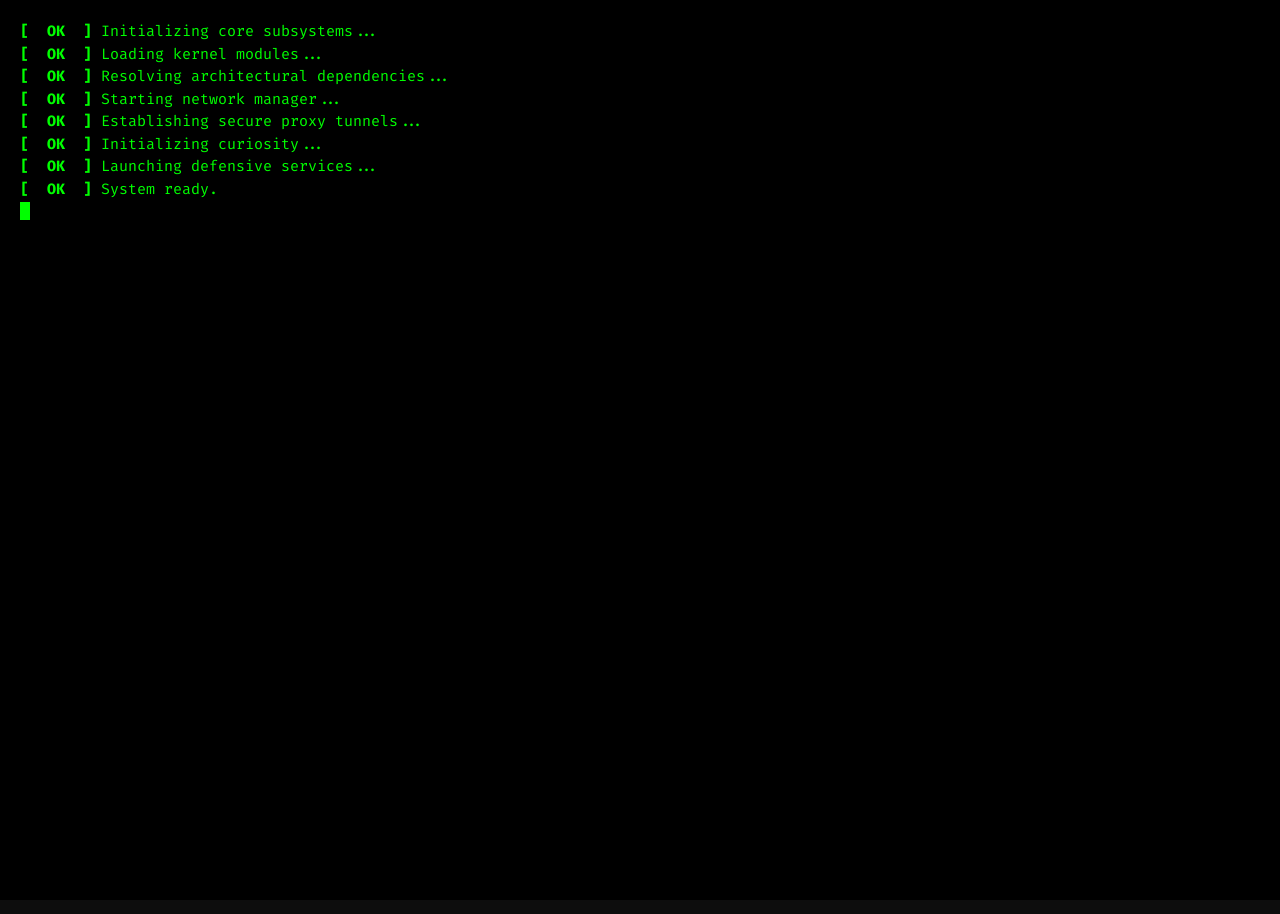
==== commit 372546d7: "Initial commit" ====
--- a/index.html
+++ b/index.html
@@ -4,211 +4,123 @@
 <head>
     <meta charset="UTF-8">
     <meta name="viewport" content="width=device-width, initial-scale=1.0">
-    <title>Cybersecurity Portfolio</title>
+    <title>Shivam Sharma | Cybersecurity Portfolio</title>
+
+    <!-- Core CSS -->
+    <link rel="stylesheet" href="css/main.css">
+    <link rel="stylesheet" href="css/components/boot.css">
+    <link rel="stylesheet" href="css/components/lock.css">
+    <link rel="stylesheet" href="css/components/desktop.css">
+    <link rel="stylesheet" href="css/components/window.css">
+    <link rel="stylesheet" href="css/components/terminal.css">
+    <link rel="stylesheet" href="css/components/skills.css">
+
     <!-- Fonts -->
-    <link rel="preconnect" href="https://fonts.googleapis.com">
-    <link rel="preconnect" href="https://fonts.gstatic.com" crossorigin>
     <link
-        href="https://fonts.googleapis.com/css2?family=Inter:wght@300;400;500;600&family=JetBrains+Mono:wght@400;500;700&family=Poppins:wght@400;600;700;800&display=swap"
+        href="https://fonts.googleapis.com/css2?family=Fira+Code:wght@400;500;700&family=Inter:wght@300;400;600&display=swap"
         rel="stylesheet">
-    <!-- FontAwesome for Cisco Topology Icons -->
-    <link rel="stylesheet" href="https://cdnjs.cloudflare.com/ajax/libs/font-awesome/6.4.0/css/all.min.css">
-    <link rel="stylesheet" href="style.css">
 </head>
 
-<body class="dark-mode">
+<body>
+    <div id="app">
+        <!-- Boot Screen -->
+        <div id="boot-screen" class="screen active">
+            <div class="terminal-output" id="boot-logs"></div>
+            <div class="cursor blinking"></div>
+        </div>
 
-    <!-- Global Background Particles -->
-    <canvas id="hero-canvas"></canvas>
-
-    <!-- Navbar -->
-    <nav class="navbar">
-        <div class="nav-brand" id="nav-brand-name">legendop4.github.io</div>
-        <div class="nav-links">
-            <a href="#hero" class="nav-item">Home</a>
-            <a href="#projects" class="nav-item">Projects</a>
-            <a href="#labs-grid" class="nav-item"
-                onclick="document.getElementById('project-slider-toggle').checked = true; document.getElementById('project-slider-toggle').dispatchEvent(new Event('change'));">Labs</a>
-            <a href="#skills" class="nav-item">Skills Network</a>
-            <a href="#certifications" class="nav-item">Certifications</a>
-            <a href="#contact" class="nav-item">Contact</a>
-            <button id="theme-toggle" aria-label="Toggle Theme">🌙</button>
-        </div>
-    </nav>
-
-    <!-- Hero Section -->
-    <section id="hero" class="hero">
-        <div class="hero-content">
-            <h1 class="ascii-name" id="ascii-title">Loading...</h1>
-            <h2 class="hero-subtitle" id="hero-subtitle-container">
-                <!-- Dynamically populated dividers -->
-            </h2>
-            <div class="hero-buttons">
-                <button class="btn btn-primary" onclick="scrollToSection('projects')">View Projects</button>
-                <a href="assets/resume.pdf" class="btn btn-outline" target="_blank" download>Download Resume</a>
+        <!-- Lock Screen -->
+        <div id="lock-screen" class="screen hidden">
+            <div class="lock-terminal" id="lock-container">
+                <div id="lock-login-text"></div>
+                <form id="login-form" style="display: none;">
+                    <span class="prompt">password: </span>
+                    <input type="password" id="password-input" autocomplete="off" autofocus>
+                </form>
             </div>
         </div>
-    </section>
 
-    <!-- Floating Terminal Launcher -->
-    <button id="terminal-launcher" class="floating-launcher" aria-label="Open Terminal">
-        <i class="fa-solid fa-terminal"></i>
-    </button>
+        <!-- Desktop Environment -->
+        <div id="desktop" class="screen hidden">
+            <div id="desktop-bg"></div>
+            <div id="desktop-icons"></div>
 
-    <!-- Terminal Overlay Container -->
-    <div id="terminal-overlay" class="terminal-overlay hidden">
-        <div class="terminal-container">
-            <div class="terminal-header">
-                <div class="term-dots">
-                    <span class="dot close" id="term-close-btn" title="Close Terminal"></span>
-                    <span class="dot minimize"></span>
-                    <span class="dot maximize"></span>
+            <div id="quick-actions"
+                style="position: absolute; bottom: 60px; right: 20px; display: flex; flex-direction: column; gap: 10px; z-index: 100;">
+                <button id="btn-run-demo"
+                    style="background: rgba(0, 212, 255, 0.15); border: 1px solid var(--accent-blue); color: var(--accent-blue); padding: 10px 15px; border-radius: 6px; cursor: pointer; display: flex; align-items: center; gap: 8px; font-family: var(--font-mono); font-weight: bold; font-size: 13px; backdrop-filter: blur(5px); transition: all 0.2s;"
+                    onmouseover="this.style.background='var(--accent-blue)'; this.style.color='#000';"
+                    onmouseout="this.style.background='rgba(0, 212, 255, 0.15)'; this.style.color='var(--accent-blue)';">
+                    ▶ START DEMO
+                </button>
+                <button id="btn-recruiter-mode"
+                    style="background: rgba(34, 197, 94, 0.15); border: 1px solid #22c55e; color: #22c55e; padding: 10px 15px; border-radius: 6px; cursor: pointer; display: flex; align-items: center; gap: 8px; font-family: var(--font-mono); font-weight: bold; font-size: 13px; backdrop-filter: blur(5px); transition: all 0.2s;"
+                    onmouseover="this.style.background='#22c55e'; this.style.color='#000';"
+                    onmouseout="this.style.background='rgba(34, 197, 94, 0.15)'; this.style.color='#22c55e';">
+                    📄 RECRUITER VIEW
+                </button>
+            </div>
+
+            <div id="desktop-notifications"
+                style="position: absolute; top: 20px; right: 20px; z-index: 1000; display: flex; flex-direction: column; gap: 10px; overflow: hidden;">
+            </div>
+
+            <div id="window-container"></div>
+
+            <div id="taskbar">
+                <button id="start-btn" class="taskbar-btn">Kali</button>
+                <div id="taskbar-apps"></div>
+                <div id="taskbar-tray"
+                    style="display:flex; align-items:center; gap:15px; padding-right:15px; color:#ccc; font-size:12px; font-family: var(--font-sans);">
+                    <span title="Network">📶</span>
+                    <span title="Battery">🔋 87%</span>
+                    <div id="taskbar-time"></div>
                 </div>
-                <div class="term-title">Cyber Terminal v1.0</div>
             </div>
-            <div class="terminal-body" id="terminal-body">
-                <div class="term-line">Welcome to Cyber Terminal v1.0.</div>
-                <div class="term-line">Type <span class="highlight">'help'</span> to see available commands.</div>
-                <div class="term-line loading-text" id="data-loading-status" style="color: #ffbd2e;">[sys] Fetching
-                    portfolio-data.json...</div>
-            </div>
-            <div class="terminal-input-line">
-                <span class="prompt" id="term-prompt">guest@shrma:~$</span>
-                <input type="text" id="terminal-input" autocomplete="off" spellcheck="false" autofocus disabled>
+        </div>
+
+        <!-- Recruiter Modal overlay -->
+        <div id="recruiter-modal"
+            style="position: fixed; top: 0; left: 0; right: 0; bottom: 0; background: rgba(0,0,0,0.85); backdrop-filter: blur(10px); z-index: 9999; display: flex; align-items: center; justify-content: center; opacity: 0; transition: opacity 0.3s ease; pointer-events: none;">
+            <div
+                style="background: #111; border: 1px solid var(--accent-blue); padding: 40px; border-radius: 8px; max-width: 600px; width: 90%; color: #fff; font-family: var(--font-sans); position: relative; box-shadow: 0 10px 30px rgba(0,212,255,0.2);">
+                <button id="close-recruiter"
+                    style="position: absolute; top: 15px; right: 15px; background: none; border: none; color: #888; font-size: 24px; cursor: pointer; transition: color 0.2s;"
+                    onmouseover="this.style.color='#fff'" onmouseout="this.style.color='#888'">&times;</button>
+                <div style="display: flex; align-items: center; gap: 20px; margin-bottom: 20px;">
+                    <div
+                        style="width: 80px; height: 80px; border-radius: 50%; background: url('assets/phota.png') center/cover; border: 2px solid var(--accent-blue);">
+                    </div>
+                    <div>
+                        <h2 id="recruiter-name" style="color: var(--accent-blue); margin: 0; font-size: 28px;">
+                            Loading...</h2>
+                        <span id="recruiter-subtitle"
+                            style="color: #bbb; font-size: 14px; font-family: var(--font-mono);">Loading...</span>
+                    </div>
+                </div>
+                <p id="recruiter-about" style="color: #ddd; line-height: 1.6; margin-bottom: 25px; font-size: 15px;">
+                    Loading...</p>
+
+                <h3
+                    style="color: var(--accent-blue); font-size: 16px; margin-bottom: 10px; border-bottom: 1px solid #333; padding-bottom: 5px;">
+                    Key Skills</h3>
+                <p id="recruiter-skills" style="color: #aaa; font-size: 14px; line-height: 1.6; margin-bottom: 25px;">
+                    Loading...</p>
+
+                <div style="display: flex; gap: 15px;">
+                    <a id="recruiter-github" href="#" target="_blank"
+                        style="flex: 1; text-align: center; padding: 12px; background: #222; color: #fff; text-decoration: none; border-radius: 4px; font-size: 14px; font-weight: bold; border: 1px solid #444; transition: background 0.2s;"
+                        onmouseover="this.style.background='#444'" onmouseout="this.style.background='#222'">GitHub</a>
+                    <a id="recruiter-linkedin" href="#" target="_blank"
+                        style="flex: 1; text-align: center; padding: 12px; background: #0077b5; color: #fff; text-decoration: none; border-radius: 4px; font-size: 14px; font-weight: bold; border: 1px solid #0077b5; transition: opacity 0.2s;"
+                        onmouseover="this.style.opacity='0.8'" onmouseout="this.style.opacity='1'">LinkedIn</a>
+                </div>
             </div>
         </div>
     </div>
 
-    <!-- About Section -->
-    <section id="about" style="max-width: 800px; margin: 4rem auto 2rem; padding: 0 2rem; position: relative; z-index: 2;">
-        <h2 class="section-title">About Me</h2>
-        <div id="about-content" style="font-size: 1.1rem; line-height: 1.8; color: #ccc;">
-            <!-- Dynamically populated via script.js -->
-        </div>
-    </section>
-
-    <!-- Coding Profiles Section -->
-    <section id="coding-profiles">
-        <h2 class="section-title" style="margin-top: 2rem;">Competitive Programming</h2>
-        <div class="cards-grid" id="coding-profiles-grid">
-            <!-- Dynamically populated via script.js -->
-        </div>
-    </section>
-
-    <!-- Project Section -->
-    <section id="projects" class="projects">
-        <h2 class="section-title">Projects & Labs</h2>
-
-        <div class="toggle-container">
-            <span class="toggle-label active" id="label-projects">Projects</span>
-            <label class="switch">
-                <input type="checkbox" id="project-slider-toggle">
-                <span class="slider round"></span>
-            </label>
-            <span class="toggle-label" id="label-labs">Hands-On Labs</span>
-        </div>
-
-        <!-- Projects View -->
-        <div class="view-container active" id="view-projects">
-            <div class="cards-grid" id="projects-grid">
-                <!-- Dynamically populated projects -->
-            </div>
-        </div>
-
-        <!-- Labs View -->
-        <div class="view-container" id="view-labs">
-            <div class="labs-platform-label">Platform: TryHackMe, CyberDefenders etc.</div>
-            <div class="cards-grid" id="labs-grid">
-                <!-- Dynamically populated labs -->
-            </div>
-        </div>
-    </section>
-
-    <!-- Skills Network Visualization Section -->
-    <section id="skills" class="skills-section">
-        <h2 class="section-title">Technical Skill Network</h2>
-        <div class="skills-container">
-            <p class="skills-instructions">Topology: Cloud (Hub) &rarr; Routers (Domains) &rarr; Switches (Skills)
-                &rarr; Computers (Tools).<br>Click nodes to expand/collapse the network!</p>
-            <div id="skills-network-wrapper">
-                <canvas id="skills-canvas"></canvas>
-                <div id="skills-tooltip" class="tooltip hidden"></div>
-                <!-- Skills Detail Card Overlay -->
-                <div id="skills-detail-card" class="skills-card hidden">
-                    <div class="skills-card-header">
-                        <span id="sk-card-icon" class="fa-solid fa-server"></span>
-                        <h3 id="sk-card-title">Node Title</h3>
-                        <button id="sk-card-close" title="Close details">&times;</button>
-                    </div>
-                    <div class="skills-card-body">
-                        <p id="sk-card-type" class="sk-type-label">Type</p>
-                        <div id="sk-card-content"></div>
-                    </div>
-                </div>
-            </div>
-        </div>
-    </section>
-
-    <!-- Certifications Section -->
-    <section id="certifications" class="certifications">
-        <h2 class="section-title">Certifications</h2>
-        <div class="carousel-container">
-            <button class="carousel-btn left" id="carousel-left" title="Manual Override">&lt;</button>
-            <div class="carousel-track-wrapper">
-                <div class="carousel-track" id="cert-track">
-                    <!-- Certs dynamically loaded -->
-                </div>
-            </div>
-            <button class="carousel-btn right" id="carousel-right" title="Manual Override">&gt;</button>
-        </div>
-    </section>
-
-    <!-- Cert Modal -->
-    <div id="cert-modal" class="modal">
-        <div class="modal-content">
-            <span class="close-modal">&times;</span>
-            <div class="modal-body">
-                <img id="modal-img" class="modal-image-placeholder" src="" alt="Certificate Image"
-                    style="display:none; width: 100%; height: auto; max-height: 400px; object-fit: contain; background: transparent; border: none;">
-                <h3 id="modal-title">Certificate Title</h3>
-                <p id="modal-issuer" class="modal-subtitle">Issuer Name</p>
-                <p id="modal-desc">Short description of the certification and skills acquired.</p>
-                <a href="#" id="modal-verify-btn" class="btn btn-primary" target="_blank">Verify Credential</a>
-            </div>
-        </div>
-    </div>
-
-    <!-- Contact Section -->
-    <section id="contact" class="contact-section">
-        <h2 class="section-title">Contact</h2>
-        <div class="contact-container">
-            <div class="contact-info">
-                <h3>Let's Connect</h3>
-                <p>Feel free to reach out for collaborations or opportunities.</p>
-                <ul class="contact-links" id="contact-links-list">
-                    <!-- Dynamically populated contact links -->
-                </ul>
-            </div>
-            <form class="contact-form" id="contactForm" action="https://formspree.io/f/mbdzozvk" method="POST">
-                <div class="form-group">
-                    <label for="name">Name</label>
-                    <input type="text" id="name" name="name" required>
-                </div>
-                <div class="form-group">
-                    <label for="email">Email</label>
-                    <input type="email" id="email" name="email" required>
-                </div>
-                <div class="form-group">
-                    <label for="message">Message</label>
-                    <textarea id="message" name="message" rows="4" required></textarea>
-                </div>
-                <button type="submit" class="btn btn-primary btn-block">Send via Email</button>
-            </form>
-        </div>
-    </section>
-
-    <!-- Load Global Data System first -->
-    <script src="script.js"></script>
+    <!-- Core Scripts (ES Modules) -->
+    <script type="module" src="js/main.js?v=9"></script>
 </body>
 
 </html>
--- a/css/main.css
+++ b/css/main.css
@@ -0,0 +1,80 @@
+:root {
+    /* Kali Theme Colors */
+    --bg-color: #0d0d0d;
+    --text-color: #e0e0e0;
+    --accent-blue: #00d4ff;
+    --accent-dark: #005b7a;
+    --accent-red: #ff3333;
+    
+    /* UI Colors */
+    --window-bg: rgba(20, 20, 20, 0.90);
+    --window-header: #1a1a1a;
+    --border-color: #333;
+    --taskbar-bg: rgba(10, 10, 10, 0.85);
+
+    /* Fonts */
+    --font-mono: 'Fira Code', monospace;
+    --font-sans: 'Inter', sans-serif;
+    
+    /* Layout */
+    --taskbar-height: 40px;
+
+    /* Z-Indexes */
+    --z-index-desktop: 10;
+    --z-index-window: 100;
+    --z-index-taskbar: 9999;
+}
+
+* {
+    margin: 0;
+    padding: 0;
+    box-sizing: border-box;
+}
+
+body {
+    background-color: var(--bg-color);
+    color: var(--text-color);
+    font-family: var(--font-sans);
+    overflow: hidden;
+    height: 100vh;
+    width: 100vw;
+}
+
+#app {
+    width: 100%;
+    height: 100%;
+    position: relative;
+    background-color: #000;
+}
+
+.screen {
+    position: absolute;
+    top: 0;
+    left: 0;
+    width: 100%;
+    height: 100%;
+    transition: opacity 0.6s ease, transform 0.6s cubic-bezier(0.2, 0.8, 0.2, 1);
+}
+
+.screen.hidden {
+    opacity: 0;
+    pointer-events: none;
+    transform: scale(1.03); /* Subtle zoom out */
+}
+
+.screen.active {
+    opacity: 1;
+    pointer-events: all;
+    transform: scale(1);
+    z-index: 10;
+}
+
+/* Base button resets */
+button {
+    background: none;
+    border: none;
+    color: var(--text-color);
+    font-family: var(--font-sans);
+    cursor: pointer;
+    outline: none;
+}
--- a/css/components/boot.css
+++ b/css/components/boot.css
@@ -0,0 +1,30 @@
+#boot-screen {
+    background-color: #000;
+    color: #00ff00;
+    font-family: var(--font-mono);
+    padding: 20px;
+    font-size: 15px;
+    display: flex;
+    flex-direction: column;
+    z-index: 100;
+}
+
+#boot-logs {
+    white-space: pre-wrap;
+    overflow-y: hidden;
+    line-height: 1.5;
+}
+
+.cursor.blinking {
+    width: 10px;
+    height: 18px;
+    background-color: #00ff00;
+    animation: blink 1s step-end infinite;
+    display: inline-block;
+    margin-top: 2px;
+}
+
+@keyframes blink {
+    0%, 100% { opacity: 1; }
+    50% { opacity: 0; }
+}
--- a/css/components/lock.css
+++ b/css/components/lock.css
@@ -0,0 +1,63 @@
+#lock-screen {
+    background-image: url('../../assets/bg-kali.png');
+    background-size: cover;
+    background-position: center;
+    display: flex;
+    align-items: flex-start;
+    justify-content: flex-start;
+    z-index: 90;
+    position: relative;
+    padding: 20px;
+    font-family: var(--font-mono);
+}
+
+#lock-screen::before {
+    content: '';
+    position: absolute;
+    top: 0; left: 0; right: 0; bottom: 0;
+    background: linear-gradient(rgba(0,0,0,0.7), rgba(0,0,0,0.95));
+    z-index: -1;
+}
+
+.lock-terminal {
+    color: #fff;
+    font-size: 16px;
+    width: 100%;
+}
+
+#lock-login-text {
+    white-space: pre-wrap;
+    line-height: 1.5;
+    margin-bottom: 5px;
+}
+
+#login-form {
+    display: flex;
+    align-items: center;
+    gap: 8px;
+}
+
+.prompt {
+    color: #fff;
+}
+
+#password-input {
+    background: transparent;
+    border: none;
+    color: #fff;
+    font-family: var(--font-mono);
+    font-size: 16px;
+    outline: none;
+    width: 250px;
+}
+
+/* Shake Animation */
+@keyframes shake {
+    0%, 100% { transform: translateX(0); }
+    10%, 30%, 50%, 70%, 90% { transform: translateX(-10px); }
+    20%, 40%, 60%, 80% { transform: translateX(10px); }
+}
+
+.shake {
+    animation: shake 0.4s;
+}
--- a/css/components/desktop.css
+++ b/css/components/desktop.css
@@ -0,0 +1,171 @@
+#desktop {
+    background-image: url('../../assets/bg-kali.png');
+    background-color: #0d1e2b;
+    background-size: cover;
+    background-position: center;
+    overflow: hidden;
+}
+
+#desktop-bg {
+    position: absolute;
+    top: -20px; left: -20px; width: calc(100% + 40px); height: calc(100% + 40px);
+    z-index: 1;
+    background: radial-gradient(circle at center, transparent 0%, rgba(0,0,0,0.6) 100%);
+    pointer-events: none;
+    animation: breathe 15s ease-in-out infinite alternate;
+}
+
+@keyframes breathe {
+    0% { transform: scale(1); filter: brightness(1); }
+    100% { transform: scale(1.03); filter: brightness(1.1); }
+}
+
+#desktop-icons {
+    position: absolute;
+    top: 20px;
+    left: 20px;
+    display: flex;
+    flex-direction: column;
+    gap: 20px;
+    z-index: var(--z-index-desktop);
+    height: calc(100% - var(--taskbar-height) - 40px);
+    flex-wrap: wrap;
+    align-content: flex-start;
+}
+
+.desktop-icon {
+    width: 80px;
+    min-height: 90px;
+    text-align: center;
+    cursor: pointer;
+    border: 1px solid transparent;
+    border-radius: 4px;
+    padding: 10px 5px;
+    transition: background 0.2s, border 0.2s, transform 0.15s;
+    user-select: none;
+    display: flex;
+    flex-direction: column;
+    align-items: center;
+    justify-content: flex-start;
+}
+
+.desktop-icon:active {
+    transform: scale(0.95);
+}
+
+.desktop-icon:hover {
+    background: rgba(255, 255, 255, 0.05); /* very subtle back or nothing */
+    border: 1px solid transparent; /* let the icon do the talking */
+}
+
+.desktop-icon .icon-img {
+    width: 48px;
+    height: 48px;
+    margin: 0 auto 5px;
+    background-color: transparent;
+    display: flex;
+    align-items: center;
+    justify-content: center;
+    color: #fff;
+    font-size: 20px;
+    font-weight: bold;
+    transition: transform 0.2s, filter 0.2s;
+    pointer-events: none; /* Let the container handle clicks fully */
+}
+
+.desktop-icon .icon-img svg {
+    width: 100%;
+    height: 100%;
+}
+
+.desktop-icon:hover .icon-img {
+    transform: translateY(-2px) scale(1.08); /* slight bounce and scale */
+    filter: drop-shadow(0 0 10px rgba(0, 212, 255, 0.8));
+}
+
+.desktop-icon span {
+    display: block;
+    color: #fff;
+    font-size: 13px;
+    font-family: var(--font-sans);
+    text-shadow: 1px 1px 2px #000;
+    word-wrap: break-word;
+    pointer-events: none;
+}
+
+/* Taskbar */
+#taskbar {
+    position: absolute;
+    bottom: 0; left: 0; width: 100%;
+    height: var(--taskbar-height);
+    background: var(--taskbar-bg);
+    backdrop-filter: blur(10px);
+    border-top: 1px solid var(--border-color);
+    z-index: var(--z-index-taskbar);
+    display: flex;
+    align-items: center;
+    padding: 0 10px;
+}
+
+.taskbar-btn {
+    padding: 5px 15px;
+    background: transparent;
+    color: #ccc;
+    height: 100%;
+    display: flex;
+    align-items: center;
+    justify-content: center;
+    transition: background 0.2s, color 0.2s;
+}
+
+.taskbar-btn:hover {
+    background: rgba(255, 255, 255, 0.1);
+    color: #fff;
+}
+
+#start-btn {
+    font-weight: bold;
+    color: var(--accent-blue);
+    border-right: 1px solid var(--border-color);
+    margin-right: 10px;
+}
+
+#taskbar-apps {
+    flex-grow: 1;
+    display: flex;
+    gap: 5px;
+    height: 100%;
+    align-items: center;
+}
+
+.taskbar-app {
+    padding: 0 15px;
+    height: 30px;
+    background: rgba(255, 255, 255, 0.05);
+    border: 1px solid transparent;
+    border-radius: 3px;
+    display: flex;
+    align-items: center;
+    gap: 8px;
+    color: #fff;
+    font-size: 12px;
+    cursor: pointer;
+    transition: background 0.2s;
+}
+
+.taskbar-app:hover {
+    background: rgba(255, 255, 255, 0.1);
+}
+
+.taskbar-app.active {
+    background: rgba(255, 255, 255, 0.15);
+    border-bottom: 2px solid var(--accent-blue);
+}
+
+#taskbar-time {
+    color: #ddd;
+    font-size: 13px;
+    padding: 0 15px;
+    border-left: 1px solid var(--border-color);
+    font-family: var(--font-mono);
+}
--- a/css/components/window.css
+++ b/css/components/window.css
@@ -0,0 +1,112 @@
+.os-window {
+    position: absolute;
+    background: var(--window-bg);
+    border: 1px solid var(--border-color);
+    border-radius: 8px 8px 0 0;
+    box-shadow: 0 10px 30px rgba(0,0,0,0.5);
+    display: flex;
+    flex-direction: column;
+    /* Removed overflow: hidden so resize works properly on the internal content if needed, but actually we need it for border radius. */
+    overflow: hidden;
+    min-width: 300px;
+    min-height: 200px;
+    resize: both;
+    backdrop-filter: blur(15px);
+    /* Initially hidden for spawn animation */
+    opacity: 0;
+    transform: scale(0.9);
+    transition: opacity 0.25s ease-out, transform 0.25s ease-out, box-shadow 0.2s ease, border-color 0.2s ease;
+}
+
+.os-window.spawned {
+    opacity: 1;
+    transform: scale(1);
+}
+
+.os-window.maximized {
+    top: 0 !important;
+    left: 0 !important;
+    width: 100% !important;
+    height: calc(100% - var(--taskbar-height)) !important;
+    border-radius: 0;
+    transform: none;
+}
+
+.os-window.minimized {
+    opacity: 0;
+    pointer-events: none;
+    transform: translateY(20px) scale(0.9);
+}
+
+.os-window.active {
+    box-shadow: 0 10px 40px rgba(0, 212, 255, 0.25);
+    border-color: rgba(0, 212, 255, 0.5);
+}
+
+.window-header {
+    height: 32px;
+    background: var(--window-header);
+    display: flex;
+    align-items: center;
+    justify-content: space-between;
+    padding: 0 10px;
+    cursor: grab;
+    user-select: none;
+    border-bottom: 1px solid var(--border-color);
+}
+
+.window-header:active {
+    cursor: grabbing;
+}
+
+.window-title {
+    color: #ccc;
+    font-size: 13px;
+    display: flex;
+    align-items: center;
+    gap: 8px;
+    pointer-events: none;
+}
+
+.window-controls {
+    display: flex;
+    gap: 8px;
+}
+
+.win-btn {
+    width: 12px;
+    height: 12px;
+    border-radius: 50%;
+    border: none;
+    cursor: pointer;
+    background-color: #555;
+    transition: background-color 0.2s;
+}
+
+.os-window:hover .win-btn.close { background-color: #ff5f56; }
+.os-window:hover .win-btn.minimize { background-color: #ffbd2e; }
+.os-window:hover .win-btn.maximize { background-color: #27c93f; }
+
+.window-content {
+    flex-grow: 1;
+    position: relative;
+    background: rgba(0, 0, 0, 0.6);
+    overflow: auto;
+    display: flex;
+    flex-direction: column;
+}
+
+/* Scrollbar styling */
+.window-content::-webkit-scrollbar {
+    width: 8px;
+}
+.window-content::-webkit-scrollbar-track {
+    background: rgba(0,0,0,0.2);
+}
+.window-content::-webkit-scrollbar-thumb {
+    background: #444;
+    border-radius: 4px;
+}
+.window-content::-webkit-scrollbar-thumb:hover {
+    background: #666;
+}
--- a/css/components/terminal.css
+++ b/css/components/terminal.css
@@ -0,0 +1,80 @@
+.terminal-app {
+    width: 100%;
+    height: 100%;
+    background-color: rgba(5, 5, 5, 0.95);
+    color: #00ff00;
+    font-family: var(--font-mono);
+    padding: 15px;
+    font-size: 14px;
+    overflow-y: auto;
+    display: flex;
+    flex-direction: column;
+}
+
+.terminal-history {
+    white-space: pre-wrap;
+    word-break: break-word;
+    margin-bottom: 5px;
+    line-height: 1.4;
+}
+
+.terminal-input-line {
+    display: flex;
+    align-items: center;
+}
+
+.terminal-prompt {
+    color: var(--accent-blue);
+    margin-right: 8px;
+    font-weight: bold;
+}
+
+.terminal-input {
+    flex-grow: 1;
+    background: transparent;
+    border: none;
+    color: #00ff00;
+    font-family: var(--font-mono);
+    font-size: 14px;
+    outline: none;
+    caret-color: transparent; /* hide native caret */
+    text-shadow: 0 0 5px rgba(0,255,0,0.5); /* subtle glow */
+}
+
+/* Custom CSS Block Cursor */
+.terminal-input-line {
+    position: relative;
+    display: inline-flex;
+    align-items: center;
+    width: 100%;
+}
+
+.terminal-input {
+    width: 100%;
+}
+
+.terminal-input:focus + .terminal-cursor-block {
+    display: inline-block;
+}
+
+/* We can either use a fake block cursor or just style the caret if supported, 
+   but since it's hard to position a fake cursor over an input text, 
+   let's just make the native caret thick and blinking */
+.terminal-input {
+    caret-color: #00ff00; /* Revert to native, maybe block style isn't purely CSS-able without complex JS */
+}
+
+/* Custom scrollbar for terminal */
+.terminal-app::-webkit-scrollbar {
+    width: 8px;
+}
+.terminal-app::-webkit-scrollbar-track {
+    background: rgba(0,0,0,0.5);
+}
+.terminal-app::-webkit-scrollbar-thumb {
+    background: #333;
+    border-radius: 4px;
+}
+.terminal-app::-webkit-scrollbar-thumb:hover {
+    background: #555;
+}
--- a/css/components/skills.css
+++ b/css/components/skills.css
@@ -0,0 +1,93 @@
+.skills-app {
+    width: 100%;
+    height: 100%;
+    background-color: #050a0f; /* Dark cyber theme */
+    position: relative;
+    overflow: hidden;
+    font-family: var(--font-sans);
+}
+
+.skills-canvas {
+    display: block;
+    width: 100%;
+    height: 100%;
+    cursor: grab;
+}
+
+.skills-canvas:active {
+    cursor: grabbing;
+}
+
+.skills-tooltip {
+    position: absolute;
+    background: rgba(10, 10, 10, 0.9);
+    color: #fff;
+    padding: 12px 16px;
+    border-radius: 6px;
+    font-size: 13px;
+    pointer-events: none;
+    opacity: 0;
+    transition: opacity 0.2s, transform 0.1s ease;
+    z-index: 10;
+    max-width: 250px;
+    box-shadow: 0 5px 15px rgba(0,0,0,0.3);
+    border: 1px solid var(--accent-blue);
+    transform: translate(-50%, -100%);
+    margin-top: -15px;
+}
+
+.skills-tooltip h4 {
+    margin-bottom: 5px;
+    color: var(--accent-blue);
+}
+
+.skills-controls {
+    position: absolute;
+    top: 15px;
+    right: 15px;
+    display: flex;
+    flex-direction: column;
+    gap: 8px;
+    z-index: 5;
+}
+
+.skills-btn {
+    background: #111;
+    border: 1px solid var(--border-color);
+    border-radius: 4px;
+    width: 36px;
+    height: 36px;
+    display: flex;
+    align-items: center;
+    justify-content: center;
+    cursor: pointer;
+    box-shadow: 0 2px 5px rgba(0,0,0,0.5);
+    color: #ccc;
+    font-size: 18px;
+    font-weight: bold;
+    transition: all 0.2s;
+}
+.skills-btn:hover {
+    background: #222;
+    border-color: var(--accent-blue);
+    color: var(--accent-blue);
+}
+
+.skills-minimap-container {
+    position: absolute;
+    bottom: 20px;
+    right: 20px;
+    width: 160px;
+    height: 120px;
+    background: #fff;
+    border: 1px solid #bbb;
+    box-shadow: 0 4px 10px rgba(0,0,0,0.15);
+    z-index: 5;
+    overflow: hidden;
+}
+
+.skills-minimap-canvas {
+    width: 100%;
+    height: 100%;
+    display: block;
+}
